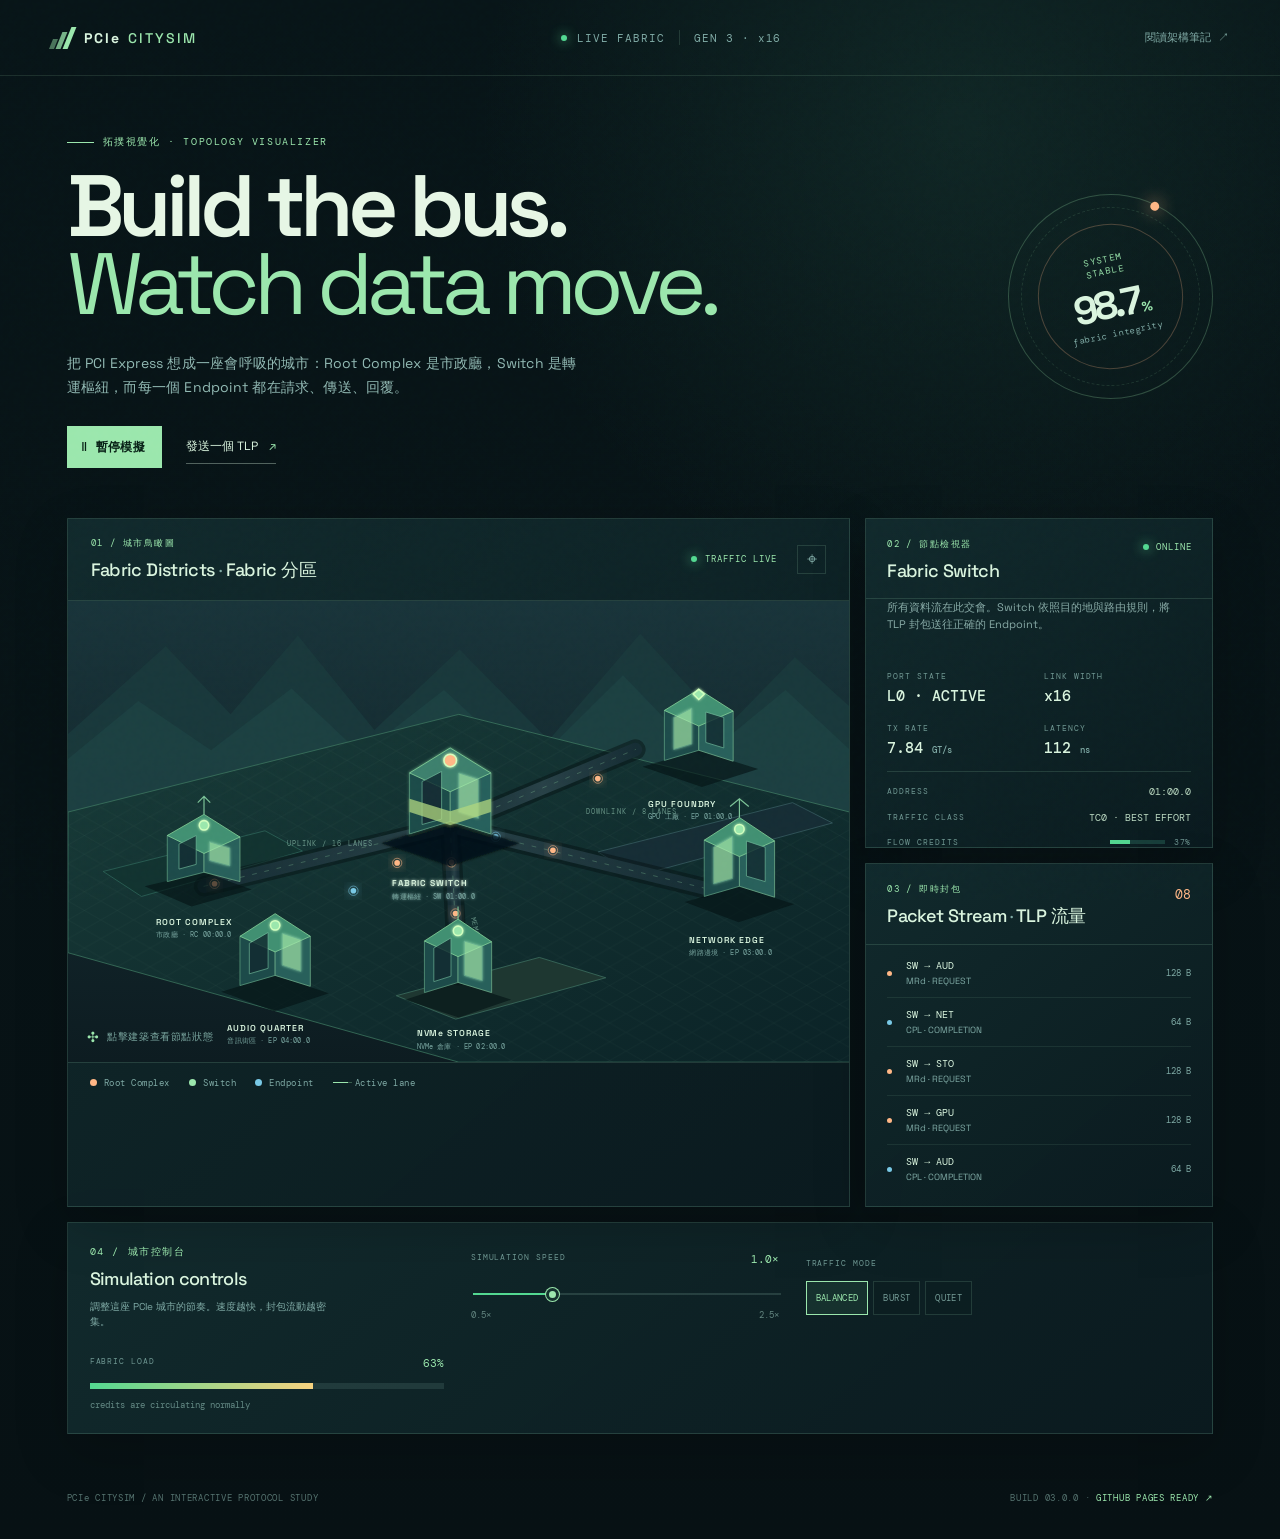
==== index.html @ f46341a9 "Add low-poly PCIe city simulation" ====
<!doctype html>
<html lang="zh-Hant">
<head>
  <meta charset="UTF-8" />
  <meta name="viewport" content="width=device-width, initial-scale=1.0" />
  <meta name="theme-color" content="#081217" />
  <meta name="description" content="PCIe CitySim — a low-poly interactive animation for exploring PCI Express topology." />
  <title>PCIe CitySim — Link in Motion</title>
  <link rel="preconnect" href="https://fonts.googleapis.com" />
  <link rel="preconnect" href="https://fonts.gstatic.com" crossorigin />
  <link href="https://fonts.googleapis.com/css2?family=DM+Mono:wght@400;500&family=Space+Grotesk:wght@400;500;600;700&display=swap" rel="stylesheet" />
  <link rel="stylesheet" href="styles.css" />
</head>
<body>
  <div class="page-shell">
    <header class="topbar">
      <a class="brand" href="#top" aria-label="PCIe CitySim home">
        <span class="brand-mark" aria-hidden="true"><i></i><i></i><i></i></span>
        <span>PCIe <b>CITYSIM</b></span>
      </a>
      <div class="topbar-meta">
        <span class="live-dot"></span>
        <span>LIVE FABRIC</span>
        <span class="divider"></span>
        <span class="mono">GEN 3 · x16</span>
      </div>
      <a class="source-link" href="knowledge_base/01_架構與拓撲.md">閱讀架構筆記 <span>↗</span></a>
    </header>

    <main id="top">
      <section class="intro-grid">
        <div class="intro-copy">
          <p class="eyebrow"><span class="eyebrow-line"></span>拓撲視覺化 · TOPOLOGY VISUALIZER</p>
          <h1>Build the bus.<br /><em>Watch data move.</em></h1>
          <p class="lede">把 PCI Express 想成一座會呼吸的城市：Root Complex 是市政廳，Switch 是轉運樞紐，而每一個 Endpoint 都在請求、傳送、回覆。</p>
          <div class="intro-actions">
            <button class="primary-btn" id="toggle-sim" type="button"><span class="play-icon">Ⅱ</span><span>暫停模擬</span></button>
            <button class="text-btn" id="pulse-btn" type="button">發送一個 TLP <span>↗</span></button>
          </div>
        </div>
        <div class="city-stamp" aria-label="Simulation status">
          <div class="stamp-orbit"></div>
          <span class="stamp-label">SYSTEM<br />STABLE</span>
          <strong>98.7<small>%</small></strong>
          <span class="stamp-foot">fabric integrity</span>
        </div>
      </section>

      <section class="simulation-layout" aria-label="PCIe city simulation">
        <div class="city-panel panel-surface">
          <div class="panel-heading">
            <div>
              <p class="section-kicker">01 / 城市鳥瞰圖</p>
              <h2>Fabric Districts <span>·</span> Fabric 分區</h2>
            </div>
            <div class="map-tools">
              <span class="map-live"><i></i> TRAFFIC LIVE</span>
              <button class="icon-btn" id="reset-view" type="button" aria-label="Reset view">⌖</button>
            </div>
          </div>
          <div class="city-map-wrap">
            <svg id="city-map" class="city-map" viewBox="0 0 1000 590" role="img" aria-labelledby="map-title map-desc">
              <title id="map-title">Interactive low-poly PCIe city</title>
              <desc id="map-desc">A root complex connects through a switch to GPU, storage, network, and audio endpoints.</desc>
              <defs>
                <linearGradient id="map-sky" x1="0" y1="0" x2="0" y2="1"><stop offset="0" stop-color="#19343a"/><stop offset="1" stop-color="#0d1c21"/></linearGradient>
                <linearGradient id="ground-gradient" x1="0" y1="0" x2="1" y2="1"><stop offset="0" stop-color="#183b38"/><stop offset="1" stop-color="#0b2327"/></linearGradient>
                <linearGradient id="road-gradient" x1="0" y1="0" x2="1" y2="0"><stop offset="0" stop-color="#162d34"/><stop offset=".5" stop-color="#284147"/><stop offset="1" stop-color="#162d34"/></linearGradient>
                <filter id="soft-glow" x="-100%" y="-100%" width="300%" height="300%"><feGaussianBlur stdDeviation="7" result="blur"/><feMerge><feMergeNode in="blur"/><feMergeNode in="SourceGraphic"/></feMerge></filter>
                <filter id="tiny-glow" x="-100%" y="-100%" width="300%" height="300%"><feGaussianBlur stdDeviation="2" result="blur"/><feMerge><feMergeNode in="blur"/><feMergeNode in="SourceGraphic"/></feMerge></filter>
                <pattern id="grid-pattern" width="42" height="24" patternUnits="userSpaceOnUse" patternTransform="skewY(0)"><path d="M42 0L0 24M0 0L42 24" fill="none" stroke="#8cc9a4" stroke-opacity=".07" stroke-width="1"/></pattern>
              </defs>
              <rect width="1000" height="590" fill="url(#map-sky)" />
              <path class="mountain mountain-a" d="M0 170L125 58 208 145 294 44 392 165 501 62 615 178 732 42 842 162 930 72 1000 135V280H0Z" />
              <path class="mountain mountain-b" d="M0 202L90 128 183 191 286 112 375 196 481 114 590 214 710 95 812 201 918 114 1000 190V300H0Z" />
              <path class="ground" d="M0 270L500 145 1000 270 1000 590 500 590 0 450Z" fill="url(#ground-gradient)" />
              <path class="ground-grid" d="M0 270L500 145 1000 270 1000 590 500 590 0 450Z" fill="url(#grid-pattern)" />
              <g class="city-zones" aria-hidden="true">
                <path d="M45 346L252 294 300 320 94 378Z" fill="#123330" stroke="#2d6559" stroke-width="1" />
                <path d="M678 321L927 258 978 284 727 352Z" fill="#162d35" stroke="#385b61" stroke-width="1" />
                <path d="M420 505L603 456 688 482 496 535Z" fill="#1e3731" stroke="#3e7060" stroke-width="1" />
              </g>
              <g class="road-network" aria-hidden="true">
                <path class="road-shadow" d="M174 365L489 288L813 367" />
                <path class="road-shadow" d="M489 288L499 479" />
                <path class="road-shadow" d="M489 288L726 190" />
                <path class="road-line" d="M174 365L489 288L813 367" />
                <path class="road-line" d="M489 288L499 479" />
                <path class="road-line" d="M489 288L726 190" />
                <path class="lane-mark" d="M174 365L489 288L813 367" />
                <path class="lane-mark" d="M489 288L499 479" />
                <path class="lane-mark" d="M489 288L726 190" />
              </g>
              <g class="route-labels" aria-hidden="true">
                <text x="280" y="313">UPLINK / 16 LANES</text>
                <text x="663" y="273">DOWNLINK / 8 LANES</text>
                <text x="515" y="405" transform="rotate(77 515 405)">MEMORY FABRIC</text>
              </g>
              <g id="packets" aria-hidden="true"></g>
              <g id="districts">
                <g class="district district-root" data-district="root" tabindex="0" role="button" aria-label="Root Complex 市政廳">
                  <path class="building-shadow" d="M98 365L174 347 235 369 158 391Z" />
                  <path class="building-side" d="M127 300L174 287 174 347 127 359Z" />
                  <path class="building-face" d="M174 287L220 302 220 359 174 347Z" />
                  <path class="building-top" d="M127 300L174 273 220 302 174 323Z" />
                  <path class="building-window" d="M142 311L164 300 164 337 142 343Z" /><path class="building-window light" d="M181 308L207 316 207 339 181 332Z" />
                  <path class="antenna" d="M174 273V250M166 258L174 250 182 258" />
                  <circle class="node-core" cx="174" cy="287" r="6" />
                  <text class="district-name" x="113" y="414">ROOT COMPLEX</text><text class="district-sub" x="113" y="430">市政廳 · RC 00:00.0</text>
                </g>
                <g class="district district-switch selected" data-district="switch" tabindex="0" role="button" aria-label="Fabric Switch 轉運樞紐">
                  <path class="building-shadow" d="M401 310L489 282 577 310 489 339Z" />
                  <path class="building-side" d="M437 220L489 204 489 282 437 298Z" /><path class="building-face" d="M489 204L541 220 541 298 489 282Z" /><path class="building-top" d="M437 220L489 188 541 220 489 244Z" />
                  <path class="building-window" d="M453 231L478 218 478 279 453 286Z" /><path class="building-window light" d="M500 220L525 228 525 278 500 270Z" />
                  <path class="switch-band" d="M437 253L489 269 541 253V270L489 287 437 270Z" /><circle class="node-core" cx="489" cy="204" r="8" />
                  <text class="district-name" x="415" y="365">FABRIC SWITCH</text><text class="district-sub" x="415" y="381">轉運樞紐 · SW 01:00.0</text>
                </g>
                <g class="district district-gpu" data-district="gpu" tabindex="0" role="button" aria-label="GPU Foundry GPU 工廠">
                  <path class="building-shadow" d="M735 212L807 191 883 215 811 238Z" /><path class="building-side" d="M763 140L807 127 807 191 763 204Z" /><path class="building-face" d="M807 127L851 141 851 205 807 191Z" /><path class="building-top" d="M763 140L807 113 851 141 807 160Z" /><path class="building-window light" d="M775 149L798 137 798 183 775 190Z" /><path class="building-window" d="M816 142L839 149 839 188 816 181Z" /><path class="node-core" d="M807 113L814 119 807 126 800 119Z" />
                  <text class="district-name" x="742" y="263">GPU FOUNDRY</text><text class="district-sub" x="742" y="279">GPU 工廠 · EP 01:00.0</text>
                </g>
                <g class="district district-storage" data-district="storage" tabindex="0" role="button" aria-label="NVMe Storage NVMe 倉庫">
                  <path class="building-shadow" d="M431 510L499 488 567 510 500 533Z" /><path class="building-side" d="M456 435L499 422 499 488 456 501Z" /><path class="building-face" d="M499 422L542 436 542 501 499 488Z" /><path class="building-top" d="M456 435L499 407 542 436 499 455Z" /><path class="building-window" d="M468 444L490 431 490 480 468 487Z" /><path class="building-window light" d="M507 435L530 442 530 486 507 479Z" /><path class="antenna" d="M499 407V391" /><circle class="node-core" cx="499" cy="422" r="6" />
                  <text class="district-name" x="446" y="557">NVMe STORAGE</text><text class="district-sub" x="446" y="573">NVMe 倉庫 · EP 02:00.0</text>
                </g>
                <g class="district district-network" data-district="network" tabindex="0" role="button" aria-label="Network Edge 網路邊境">
                  <path class="building-shadow" d="M789 385L859 365 929 388 858 411Z" /><path class="building-side" d="M814 306L859 292 859 365 814 378Z" /><path class="building-face" d="M859 292L904 307 904 379 859 365Z" /><path class="building-top" d="M814 306L859 277 904 307 859 327Z" /><path class="building-window light" d="M826 315L850 301 850 355 826 362Z" /><path class="building-window" d="M868 307L892 315 892 359 868 352Z" /><path class="antenna" d="M859 277V253M847 263L859 253 871 263" /><circle class="node-core" cx="859" cy="292" r="6" />
                  <text class="district-name" x="795" y="437">NETWORK EDGE</text><text class="district-sub" x="795" y="453">網路邊境 · EP 03:00.0</text>
                </g>
                <g class="district district-audio" data-district="audio" tabindex="0" role="button" aria-label="Audio Quarter 音訊街區">
                  <path class="building-shadow" d="M196 500L265 479 334 502 264 525Z" /><path class="building-side" d="M220 429L265 415 265 479 220 492Z" /><path class="building-face" d="M265 415L310 429 310 493 265 479Z" /><path class="building-top" d="M220 429L265 400 310 429 265 449Z" /><path class="building-window" d="M232 438L256 424 256 470 232 477Z" /><path class="building-window light" d="M274 425L298 433 298 474 274 466Z" /><circle class="node-core" cx="265" cy="415" r="6" />
                  <text class="district-name" x="204" y="550">AUDIO QUARTER</text><text class="district-sub" x="204" y="566">音訊街區 · EP 04:00.0</text>
                </g>
              </g>
            </svg>
            <div class="map-hint"><span class="mouse-icon">✣</span> 點擊建築查看節點狀態</div>
          </div>
          <div class="legend">
            <span><i class="legend-dot dot-root"></i>Root Complex</span><span><i class="legend-dot dot-switch"></i>Switch</span><span><i class="legend-dot dot-endpoint"></i>Endpoint</span><span><i class="legend-line"></i>Active lane</span>
          </div>
        </div>

        <aside class="inspector-column">
          <div class="inspector panel-surface" id="inspector">
            <div class="panel-heading compact"><div><p class="section-kicker">02 / 節點檢視器</p><h2 id="inspector-title">Fabric Switch</h2></div><span class="online-chip"><i></i>ONLINE</span></div>
            <p class="inspector-copy" id="inspector-copy">所有資料流在此交會。Switch 依照目的地與路由規則，將 TLP 封包送往正確的 Endpoint。</p>
            <div class="metric-grid">
              <div class="metric"><span>PORT STATE</span><strong id="port-state">L0 · ACTIVE</strong></div><div class="metric"><span>LINK WIDTH</span><strong id="link-width">x16</strong></div><div class="metric"><span>TX RATE</span><strong id="tx-rate">7.84 <small>GT/s</small></strong></div><div class="metric"><span>LATENCY</span><strong id="latency">112 <small>ns</small></strong></div>
            </div>
            <div class="inspector-divider"></div>
            <div class="inspector-row"><span>ADDRESS</span><b class="mono" id="address">01:00.0</b></div><div class="inspector-row"><span>TRAFFIC CLASS</span><b id="traffic-class">TC0 · BEST EFFORT</b></div><div class="inspector-row"><span>FLOW CREDITS</span><b class="credit-value"><i id="credit-fill"></i><span id="credits">86%</span></b></div>
          </div>
          <div class="activity panel-surface">
            <div class="panel-heading compact"><div><p class="section-kicker">03 / 即時封包</p><h2>Packet Stream <span>·</span> TLP 流量</h2></div><span class="packet-count mono" id="packet-count">08</span></div>
            <div class="packet-list" id="packet-list" aria-live="polite"></div>
          </div>
        </aside>
      </section>

      <section class="control-deck panel-surface">
        <div class="control-heading"><p class="section-kicker">04 / 城市控制台</p><h2>Simulation controls</h2><p>調整這座 PCIe 城市的節奏。速度越快，封包流動越密集。</p></div>
        <div class="control-group speed-control"><div class="control-label"><span>SIMULATION SPEED</span><b id="speed-label">1.0×</b></div><input id="speed-range" type="range" min="0.5" max="2.5" value="1" step="0.5" aria-label="Simulation speed" /><div class="range-labels"><span>0.5×</span><span>2.5×</span></div></div>
        <div class="control-group mode-control"><div class="control-label"><span>TRAFFIC MODE</span></div><div class="mode-buttons" role="group" aria-label="Traffic mode"><button class="mode-btn active" data-mode="balanced" type="button">BALANCED</button><button class="mode-btn" data-mode="burst" type="button">BURST</button><button class="mode-btn" data-mode="quiet" type="button">QUIET</button></div></div>
        <div class="control-group fabric-health"><div class="control-label"><span>FABRIC LOAD</span><b id="load-label">64%</b></div><div class="load-bar"><i id="load-fill"></i></div><small>credits are circulating normally</small></div>
      </section>
    </main>
    <footer class="footer"><span>PCIe CITYSIM / AN INTERACTIVE PROTOCOL STUDY</span><span class="mono">BUILD 03.0.0 · <a href="https://github.com/" target="_blank" rel="noreferrer">GITHUB PAGES READY ↗</a></span></footer>
  </div>
  <script src="app.js"></script>
</body>
</html>
---- styles.css ----
:root {
  --ink: #d9f4de;
  --muted: #7faaa5;
  --deep: #071114;
  --surface: rgba(14, 35, 39, .83);
  --surface-2: rgba(22, 47, 50, .7);
  --line: rgba(154, 218, 177, .16);
  --mint: #9be7ad;
  --mint-strong: #53d891;
  --peach: #ffb786;
  --yellow: #f6d27f;
  --blue: #79c9e6;
  --pink: #f69c98;
  --mono: 'DM Mono', monospace;
  --display: 'Space Grotesk', sans-serif;
}
* { box-sizing: border-box; }
html { scroll-behavior: smooth; }
body { margin: 0; color: var(--ink); background: var(--deep); font-family: var(--display); min-width: 320px; }
body::before { content: ''; position: fixed; inset: 0; pointer-events: none; z-index: 20; opacity: .09; background-image: url("data:image/svg+xml,%3Csvg viewBox='0 0 180 180' xmlns='http://www.w3.org/2000/svg'%3E%3Cfilter id='noise'%3E%3CfeTurbulence type='fractalNoise' baseFrequency='.9' numOctaves='3' stitchTiles='stitch'/%3E%3C/filter%3E%3Crect width='100%25' height='100%25' filter='url(%23noise)' opacity='.5'/%3E%3C/svg%3E"); mix-blend-mode: soft-light; }
button, input { font: inherit; }
button { cursor: pointer; }
a { color: inherit; }
.page-shell { overflow: hidden; background: radial-gradient(circle at 75% 8%, rgba(42, 94, 79, .24), transparent 30rem), linear-gradient(180deg, #081518 0%, #071114 100%); }
.topbar { height: 76px; padding: 0 clamp(22px, 4vw, 70px); display: flex; align-items: center; justify-content: space-between; border-bottom: 1px solid rgba(172, 233, 186, .12); position: relative; z-index: 2; }
.brand { display: flex; gap: 12px; align-items: center; text-decoration: none; font-size: 14px; letter-spacing: .15em; font-weight: 700; color: var(--ink); }
.brand b { color: var(--mint); font-weight: 500; }
.brand-mark { display: inline-flex; align-items: flex-end; gap: 3px; width: 21px; height: 22px; }
.brand-mark i { display: block; width: 5px; background: var(--mint); transform: skew(-22deg); }
.brand-mark i:nth-child(1) { height: 10px; opacity: .45; }.brand-mark i:nth-child(2) { height: 17px; opacity: .75; }.brand-mark i:nth-child(3) { height: 22px; }
.topbar-meta { color: var(--muted); font: 11px var(--mono); letter-spacing: .09em; display: flex; align-items: center; gap: 10px; }
.live-dot, .map-live i, .online-chip i { width: 6px; height: 6px; border-radius: 50%; background: var(--mint-strong); box-shadow: 0 0 12px var(--mint-strong); display: inline-block; animation: blink 1.8s ease-in-out infinite; }
.divider { height: 15px; width: 1px; background: var(--line); margin: 0 4px; }
.source-link { font: 11px var(--mono); color: var(--muted); text-decoration: none; border-bottom: 1px solid transparent; transition: color .2s, border-color .2s; }.source-link:hover { color: var(--mint); border-color: var(--mint); }
main { max-width: 1440px; margin: 0 auto; padding: 0 clamp(22px, 5.2vw, 86px) 38px; }
.intro-grid { min-height: 365px; display: grid; grid-template-columns: 1fr 250px; align-items: center; gap: 40px; position: relative; }
.intro-copy { padding: 59px 0 50px; position: relative; z-index: 1; }.eyebrow, .section-kicker { margin: 0 0 18px; font: 10px var(--mono); letter-spacing: .16em; color: var(--mint); }.eyebrow { display: flex; align-items: center; gap: 9px; }.eyebrow-line { display: inline-block; width: 27px; height: 1px; background: var(--mint); }
h1 { margin: 0; font-size: clamp(49px, 6.8vw, 93px); line-height: .9; letter-spacing: -.07em; font-weight: 600; color: #e6f6e5; }.intro-copy h1 em { color: var(--mint); font-style: normal; font-weight: 400; }
.lede { max-width: 510px; margin: 27px 0 0; color: #91b9b3; font-size: 14px; line-height: 1.75; letter-spacing: .015em; }.intro-actions { display: flex; align-items: center; gap: 24px; margin-top: 26px; }
.primary-btn { border: 1px solid var(--mint); color: #082016; background: var(--mint); padding: 11px 16px 11px 13px; font-size: 12px; letter-spacing: .02em; font-weight: 700; transition: transform .2s, box-shadow .2s, background .2s; }.primary-btn:hover { transform: translateY(-2px); box-shadow: 0 9px 24px rgba(83, 216, 145, .2); background: #b6f3c0; }.play-icon { display: inline-block; margin-right: 9px; font: 13px var(--mono); }
.text-btn { border: 0; padding: 8px 0; color: var(--ink); background: transparent; font-size: 12px; border-bottom: 1px solid rgba(217, 244, 222, .35); }.text-btn span { color: var(--mint); margin-left: 8px; }.text-btn:hover { color: var(--mint); }
.city-stamp { justify-self: end; width: 205px; height: 205px; border: 1px solid rgba(155, 231, 173, .25); border-radius: 50%; display: flex; flex-direction: column; align-items: center; justify-content: center; position: relative; transform: rotate(-12deg); }.city-stamp::before, .city-stamp::after { content: ''; position: absolute; border-radius: 50%; border: 1px solid rgba(155, 231, 173, .13); }.city-stamp::before { inset: 12px; border-style: dashed; }.city-stamp::after { inset: 29px; border-color: rgba(255, 183, 134, .26); }.stamp-orbit { position: absolute; width: 9px; height: 9px; background: var(--peach); border-radius: 50%; top: 18px; right: 35px; box-shadow: 0 0 17px var(--peach); }.stamp-label, .stamp-foot { font: 9px var(--mono); letter-spacing: .17em; text-align: center; color: var(--mint); line-height: 1.4; }.city-stamp strong { font-size: 39px; line-height: 1; letter-spacing: -.08em; margin: 7px 0 4px; }.city-stamp strong small { font-size: 14px; color: var(--mint); letter-spacing: 0; }.stamp-foot { color: var(--muted); letter-spacing: .08em; }
.panel-surface { border: 1px solid var(--line); background: linear-gradient(140deg, rgba(18, 44, 47, .9), rgba(10, 27, 31, .92)); box-shadow: 0 19px 50px rgba(0, 0, 0, .19); }
.simulation-layout { display: grid; grid-template-columns: minmax(0, 1.62fr) minmax(290px, .72fr); gap: 15px; }.city-panel { min-width: 0; }.panel-heading { min-height: 79px; display: flex; justify-content: space-between; align-items: center; padding: 18px 23px; border-bottom: 1px solid var(--line); }.panel-heading.compact { min-height: auto; padding: 19px 21px 16px; align-items: flex-start; }.panel-heading h2, .control-heading h2 { font-size: 18px; font-weight: 500; margin: 0; letter-spacing: -.035em; }.panel-heading h2 span { color: var(--muted); font-weight: 400; }.panel-heading .section-kicker { margin-bottom: 8px; font-size: 9px; }.map-tools { display: flex; align-items: center; gap: 20px; }.map-live { font: 9px var(--mono); letter-spacing: .11em; color: var(--mint); display: flex; align-items: center; gap: 8px; }.icon-btn { background: transparent; color: var(--muted); border: 1px solid var(--line); height: 29px; width: 29px; font-size: 18px; line-height: 1; transition: .2s; }.icon-btn:hover { color: var(--mint); border-color: var(--mint); transform: rotate(45deg); }
.city-map-wrap { position: relative; overflow: hidden; background: #102a2d; }.city-map { display: block; width: 100%; height: auto; min-height: 450px; }.mountain { fill: #1a3a3c; opacity: .85; }.mountain-b { fill: #21494a; opacity: .45; }.ground { stroke: #3d775f; stroke-width: 1; }.ground-grid { opacity: .7; }.road-network path { fill: none; stroke-linecap: round; }.road-shadow { stroke: #061315; stroke-width: 26; opacity: .5; }.road-line { stroke: url(#road-gradient); stroke-width: 17; }.lane-mark { stroke: #7dbf93; stroke-width: 1; stroke-dasharray: 5 11; opacity: .42; }.route-labels text { fill: #81b2a0; font: 9px var(--mono); letter-spacing: .15em; opacity: .75; }.map-hint { position: absolute; bottom: 16px; left: 19px; color: #7aa69f; font: 10px var(--mono); letter-spacing: .06em; display: flex; gap: 8px; align-items: center; }.mouse-icon { color: var(--mint); font-size: 14px; }
.district { cursor: pointer; outline: none; transition: filter .25s; }.district:hover, .district:focus, .district.selected { filter: url(#tiny-glow); }.district.selected .building-top, .district:focus .building-top { fill: #3d806d; }.district.selected .node-core { fill: var(--peach); }.building-shadow { fill: #061416; opacity: .66; }.building-side { fill: #1d4b4a; stroke: #5c9b7e; stroke-width: 1; }.building-face { fill: #28605b; stroke: #6fae8a; stroke-width: 1; }.building-top { fill: #419072; stroke: #88d59a; stroke-width: 1; transition: fill .25s; }.building-window { fill: #112a30; stroke: #72bc9b; stroke-width: 1; opacity: .82; }.building-window.light { fill: #a4e7a8; opacity: .68; filter: url(#tiny-glow); }.antenna { fill: none; stroke: #7cc398; stroke-width: 1.5; }.node-core { fill: var(--mint); stroke: #d2ffbf; stroke-width: 2; filter: url(#tiny-glow); }.switch-band { fill: #b0d77f; opacity: .75; }.district-name { fill: #d9f4de; font: 600 11px var(--display); letter-spacing: .11em; }.district-sub { fill: #79a6a0; font: 9px var(--mono); letter-spacing: .02em; }.packet { fill: var(--peach); filter: url(#soft-glow); }.packet.reply { fill: var(--blue); }.packet.burst { fill: var(--yellow); }.packet-ring { fill: none; stroke: var(--peach); stroke-width: 1; opacity: .7; animation: packet-ping 1.2s ease-out infinite; }.packet-ring.reply { stroke: var(--blue); }
.legend { display: flex; flex-wrap: wrap; gap: 19px; align-items: center; padding: 14px 22px; border-top: 1px solid var(--line); font: 9px var(--mono); letter-spacing: .06em; color: var(--muted); }.legend > span { display: inline-flex; gap: 7px; align-items: center; }.legend-dot { width: 7px; height: 7px; border-radius: 50%; display: inline-block; }.dot-root { background: var(--peach); }.dot-switch { background: var(--mint); }.dot-endpoint { background: var(--blue); }.legend-line { width: 15px; height: 1px; background: var(--mint); display: inline-block; box-shadow: 4px 0 0 rgba(155, 231, 173, .3); }
.inspector-column { display: flex; flex-direction: column; gap: 15px; min-width: 0; }.inspector { min-height: 324px; }.online-chip { font: 9px var(--mono); color: var(--mint); letter-spacing: .1em; display: flex; align-items: center; gap: 7px; padding-top: 3px; }.inspector-copy { margin: 0; padding: 0 21px; color: #87aaa6; line-height: 1.55; font-size: 11px; min-height: 54px; }.metric-grid { padding: 18px 21px 13px; display: grid; grid-template-columns: 1fr 1fr; gap: 17px 9px; }.metric span, .inspector-row span, .control-label span { display: block; color: #6e9691; font: 8px var(--mono); letter-spacing: .12em; }.metric strong { display: block; color: var(--ink); font: 500 15px var(--mono); margin-top: 5px; }.metric strong small { color: var(--muted); font-size: 9px; }.inspector-divider { height: 1px; background: var(--line); margin: 0 21px; }.inspector-row { display: flex; justify-content: space-between; align-items: center; margin: 13px 21px 0; }.inspector-row b { font: 10px var(--mono); color: #bad9c1; font-weight: 400; }.mono { font-family: var(--mono); }.credit-value { display: flex; gap: 9px; align-items: center; }.credit-value i { display: block; width: 55px; height: 4px; background: linear-gradient(90deg, var(--mint-strong) 86%, #183e3a 86%); }
.activity { flex: 1; min-height: 264px; }.packet-count { color: var(--peach); font: 13px var(--mono); padding-top: 3px; }.packet-list { padding: 4px 21px 13px; }.packet-row { display: grid; grid-template-columns: 10px 1fr auto; gap: 9px; align-items: center; padding: 10px 0; border-bottom: 1px solid rgba(154, 218, 177, .1); animation: row-in .35s both; }.packet-row:last-child { border: 0; }.packet-status { height: 5px; width: 5px; background: var(--peach); border-radius: 50%; }.packet-status.reply { background: var(--blue); }.packet-text { min-width: 0; }.packet-text b { font: 10px var(--mono); color: var(--ink); display: block; }.packet-text small { color: var(--muted); font-size: 9px; display: block; margin-top: 3px; }.packet-size { color: var(--muted); font: 9px var(--mono); }
.control-deck { margin-top: 15px; padding: 22px; display: grid; grid-template-columns: 1.15fr 1fr 1.25fr; gap: 27px; align-items: center; }.control-heading .section-kicker { margin-bottom: 8px; }.control-heading p:last-child { color: var(--muted); font-size: 10px; line-height: 1.5; margin: 9px 0 0; max-width: 250px; }.control-label { display: flex; justify-content: space-between; margin-bottom: 13px; }.control-label b { font: 11px var(--mono); color: var(--mint); }.speed-control input { appearance: none; width: 100%; height: 2px; background: linear-gradient(90deg, var(--mint-strong) 25%, rgba(128, 173, 160, .22) 25%); outline: none; cursor: pointer; }.speed-control input::-webkit-slider-thumb { appearance: none; width: 13px; height: 13px; border-radius: 50%; background: var(--mint); border: 3px solid #14332e; box-shadow: 0 0 0 1px var(--mint); }.speed-control input::-moz-range-thumb { width: 9px; height: 9px; border-radius: 50%; background: var(--mint); border: 3px solid #14332e; box-shadow: 0 0 0 1px var(--mint); }.range-labels { display: flex; justify-content: space-between; font: 9px var(--mono); color: #638680; margin-top: 9px; }.mode-buttons { display: flex; gap: 5px; }.mode-btn { border: 1px solid var(--line); background: rgba(12, 30, 33, .8); color: #749b96; font: 9px var(--mono); letter-spacing: .04em; padding: 10px 9px; transition: .2s; }.mode-btn:hover, .mode-btn.active { border-color: var(--mint); color: var(--mint); background: rgba(49, 100, 77, .25); }.load-bar { height: 6px; background: rgba(126, 171, 158, .17); position: relative; }.load-bar i { display: block; height: 100%; width: 64%; background: linear-gradient(90deg, var(--mint-strong), var(--yellow)); transition: width .5s ease; }.fabric-health small { display: block; color: #648a85; font: 9px var(--mono); margin-top: 10px; }.footer { max-width: 1440px; padding: 20px clamp(22px, 5.2vw, 86px) 35px; margin: auto; display: flex; justify-content: space-between; color: #55736f; font: 9px var(--mono); letter-spacing: .08em; }.footer a { color: var(--mint); text-decoration: none; }
@keyframes blink { 0%, 100% { opacity: .45; transform: scale(.8); } 50% { opacity: 1; transform: scale(1.1); } }@keyframes packet-ping { from { transform: scale(.8); opacity: .9; } to { transform: scale(2.5); opacity: 0; } }@keyframes row-in { from { opacity: 0; transform: translateY(5px); } to { opacity: 1; transform: none; } }
@media (max-width: 1060px) { .simulation-layout { grid-template-columns: 1fr; }.inspector-column { display: grid; grid-template-columns: 1fr 1fr; }.control-deck { grid-template-columns: 1fr 1fr; }.control-heading { grid-column: span 2; } }
@media (max-width: 700px) { .topbar { height: 64px; }.topbar-meta { display: none; }.source-link { font-size: 9px; }.intro-grid { min-height: 0; display: block; }.intro-copy { padding: 58px 0 32px; }.city-stamp { width: 136px; height: 136px; position: absolute; top: 38px; right: -20px; opacity: .6; transform: rotate(-12deg) scale(.8); }.stamp-label, .stamp-foot { font-size: 7px; }.city-stamp strong { font-size: 29px; }.lede { max-width: 82%; }.intro-actions { gap: 16px; }.city-map { min-height: 0; }.map-hint { font-size: 8px; }.inspector-column { display: flex; }.control-deck { display: block; }.control-group { margin-top: 26px; }.control-heading { margin-bottom: 26px; }.footer { display: block; line-height: 2; }.footer span { display: block; }.panel-heading { padding-left: 16px; padding-right: 16px; }.legend { padding-left: 16px; padding-right: 16px; gap: 10px; } }
@media (prefers-reduced-motion: reduce) { *, *::before, *::after { animation-duration: .001ms !important; animation-iteration-count: 1 !important; scroll-behavior: auto !important; transition-duration: .001ms !important; } }
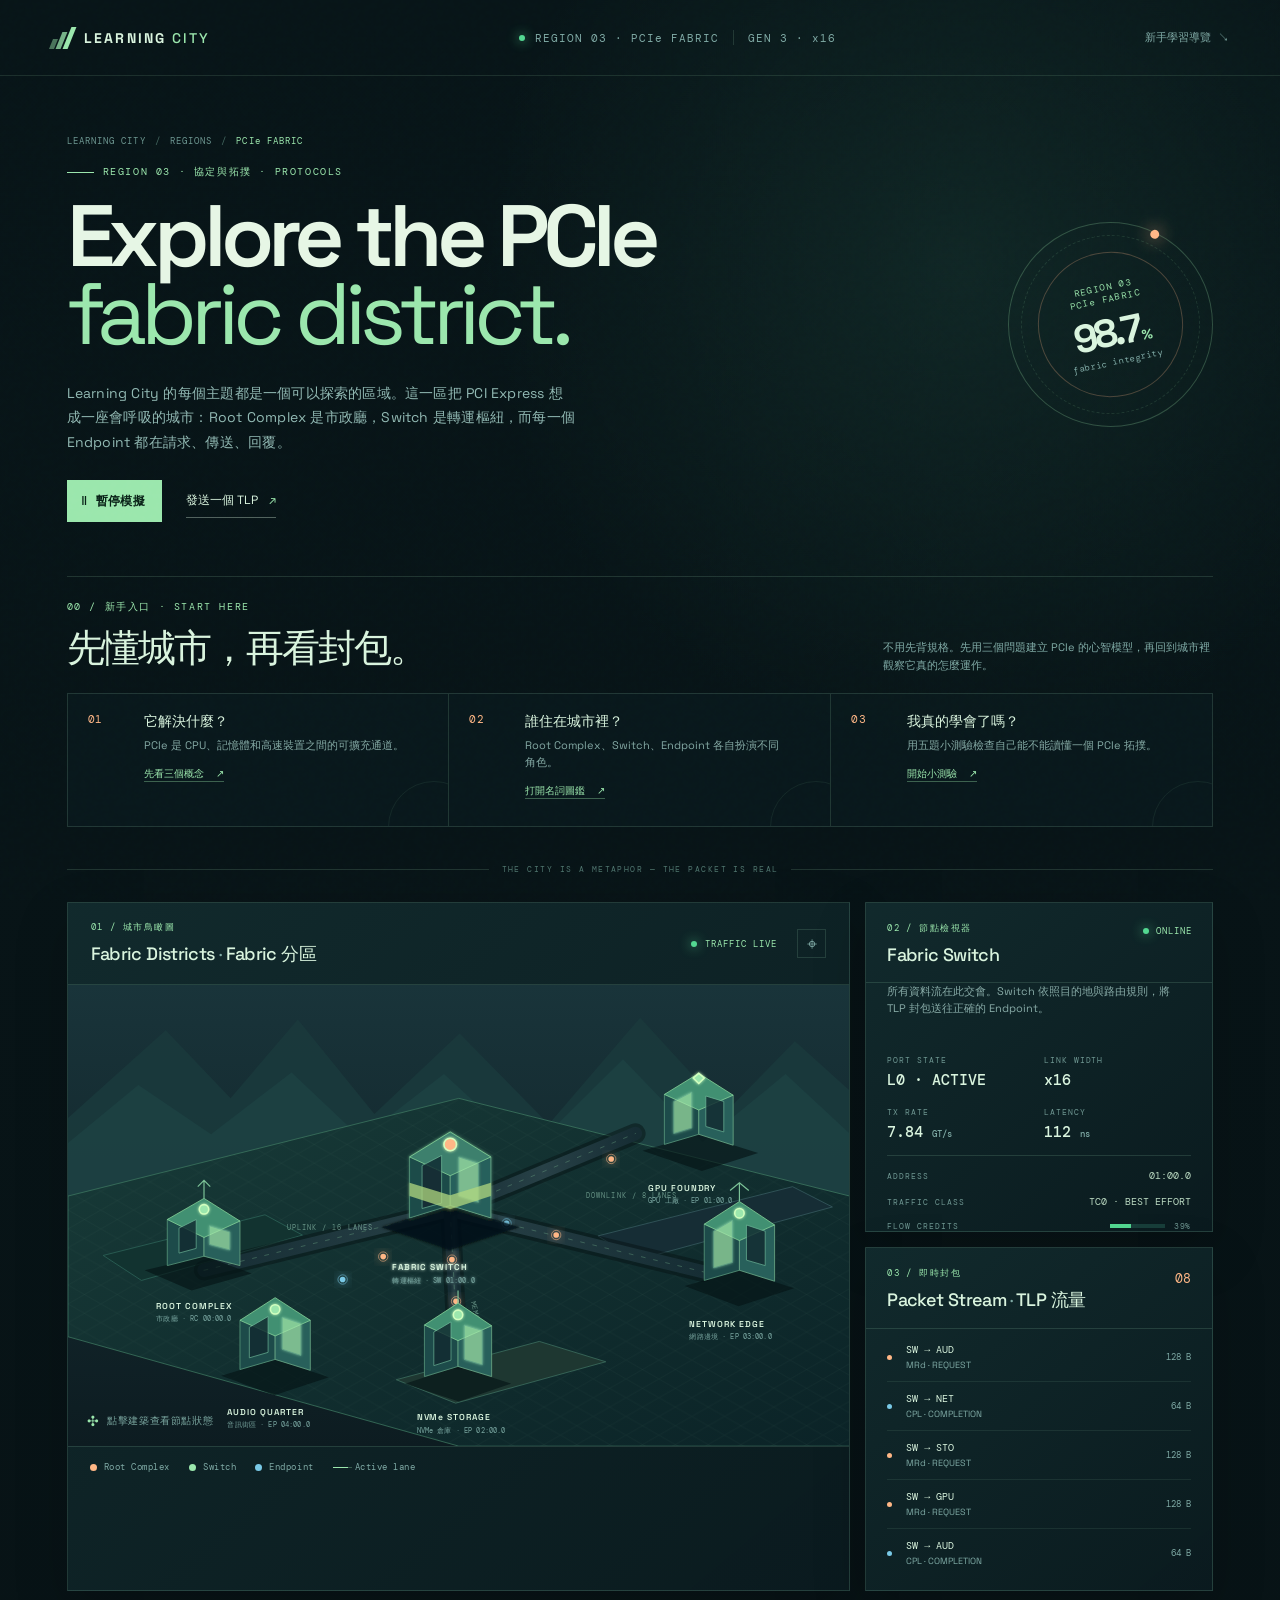
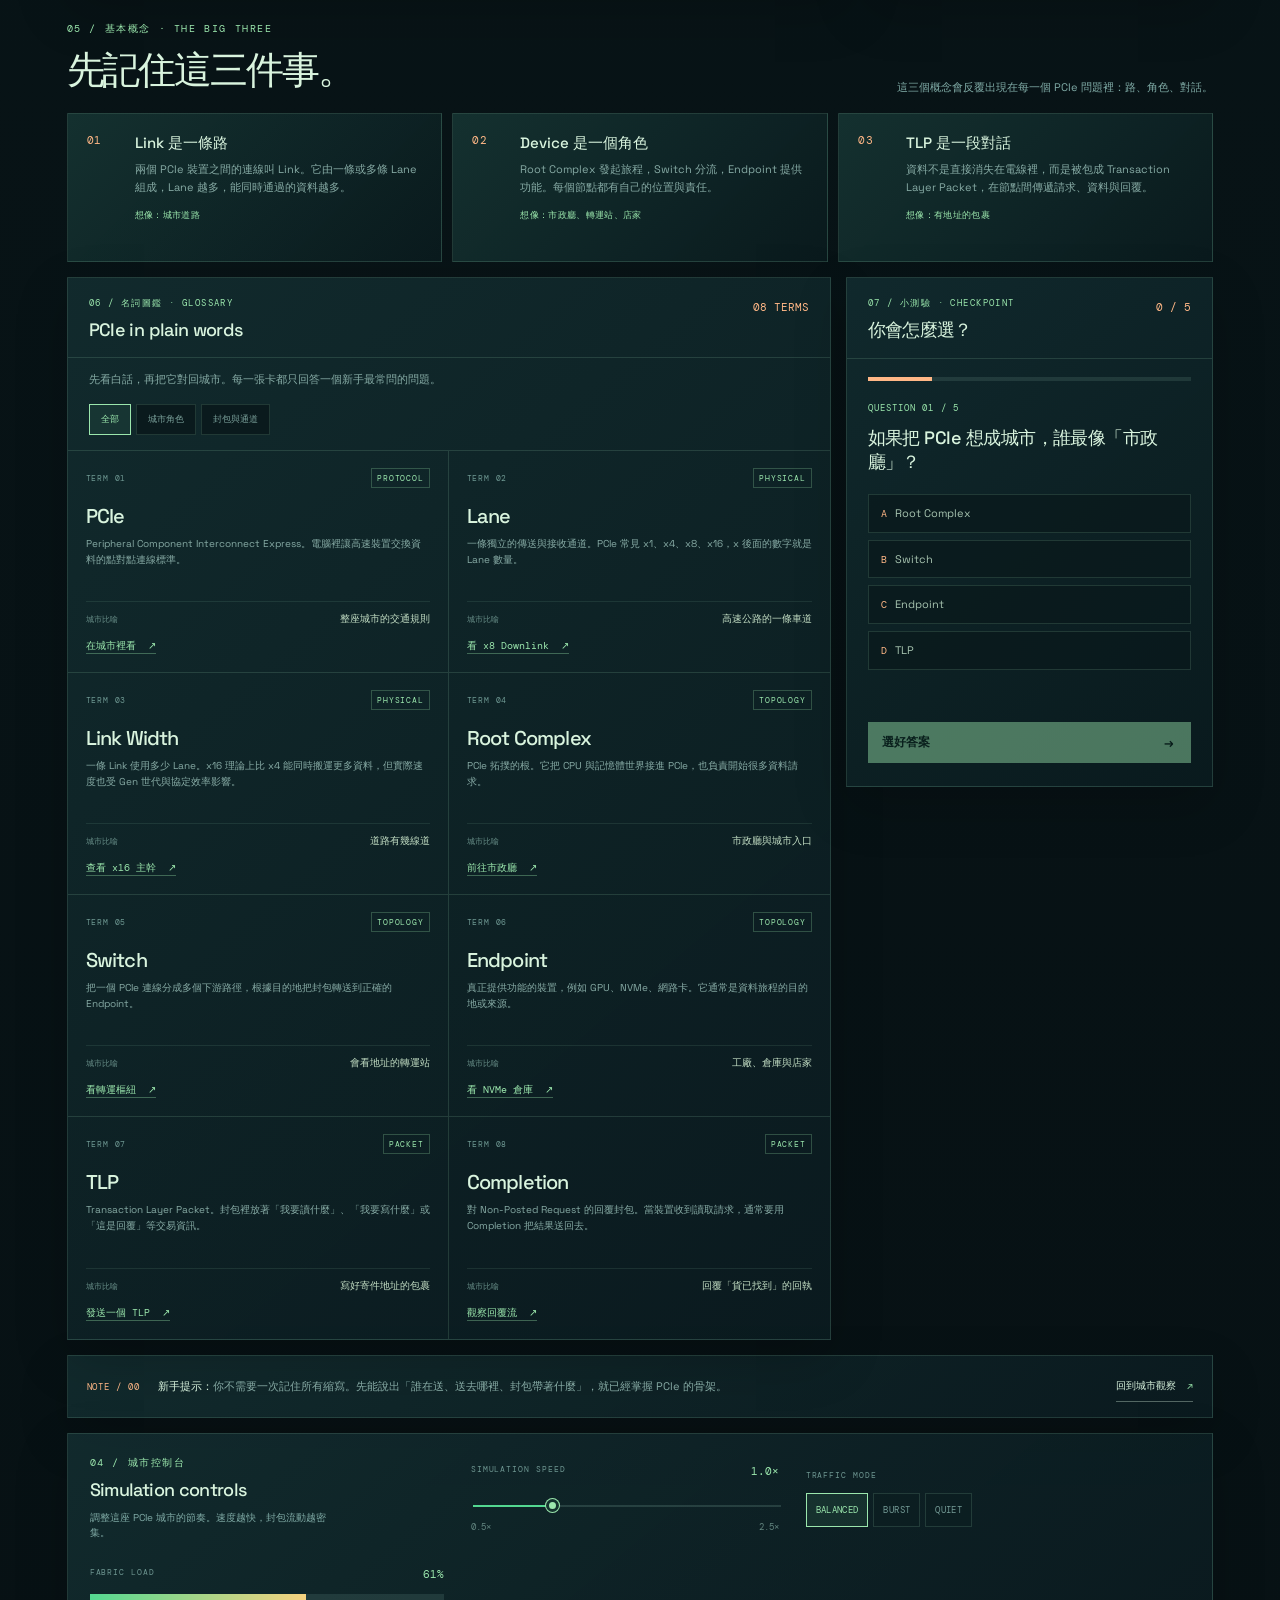
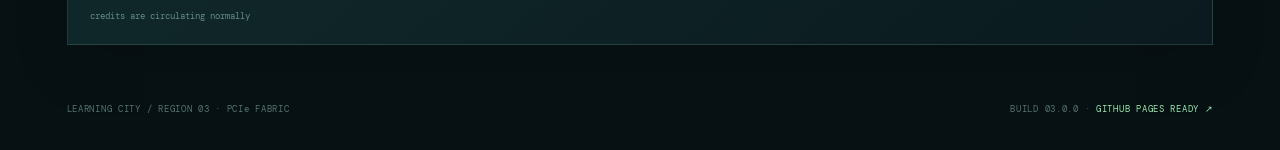
==== commit a472b921: "Frame PCIe as a Learning City region" ====
--- a/index.html
+++ b/index.html
@@ -4,8 +4,8 @@
   <meta charset="UTF-8" />
   <meta name="viewport" content="width=device-width, initial-scale=1.0" />
   <meta name="theme-color" content="#081217" />
-  <meta name="description" content="PCIe CitySim — a low-poly interactive animation for exploring PCI Express topology." />
-  <title>PCIe CitySim — Link in Motion</title>
+  <meta name="description" content="Learning City — PCIe Fabric Region, a beginner-friendly interactive guide to PCI Express topology." />
+  <title>Learning City / PCIe Fabric Region</title>
   <link rel="preconnect" href="https://fonts.googleapis.com" />
   <link rel="preconnect" href="https://fonts.gstatic.com" crossorigin />
   <link href="https://fonts.googleapis.com/css2?family=DM+Mono:wght@400;500&family=Space+Grotesk:wght@400;500;600;700&display=swap" rel="stylesheet" />
@@ -14,39 +14,66 @@
 <body>
   <div class="page-shell">
     <header class="topbar">
-      <a class="brand" href="#top" aria-label="PCIe CitySim home">
+      <a class="brand" href="#top" aria-label="Learning City PCIe Fabric Region home">
         <span class="brand-mark" aria-hidden="true"><i></i><i></i><i></i></span>
-        <span>PCIe <b>CITYSIM</b></span>
+        <span>LEARNING <b>CITY</b></span>
       </a>
       <div class="topbar-meta">
         <span class="live-dot"></span>
-        <span>LIVE FABRIC</span>
+        <span>REGION 03 · PCIe FABRIC</span>
         <span class="divider"></span>
         <span class="mono">GEN 3 · x16</span>
       </div>
-      <a class="source-link" href="knowledge_base/01_架構與拓撲.md">閱讀架構筆記 <span>↗</span></a>
+      <a class="source-link" href="#learning">新手學習導覽 <span>↘</span></a>
     </header>
 
     <main id="top">
       <section class="intro-grid">
         <div class="intro-copy">
-          <p class="eyebrow"><span class="eyebrow-line"></span>拓撲視覺化 · TOPOLOGY VISUALIZER</p>
-          <h1>Build the bus.<br /><em>Watch data move.</em></h1>
-          <p class="lede">把 PCI Express 想成一座會呼吸的城市：Root Complex 是市政廳，Switch 是轉運樞紐，而每一個 Endpoint 都在請求、傳送、回覆。</p>
+          <div class="region-breadcrumb"><span>LEARNING CITY</span><b>/</b><span>REGIONS</span><b>/</b><strong>PCIe FABRIC</strong></div>
+          <p class="eyebrow"><span class="eyebrow-line"></span>REGION 03 · 協定與拓撲 · PROTOCOLS</p>
+          <h1>Explore the PCIe<br /><em>fabric district.</em></h1>
+          <p class="lede">Learning City 的每個主題都是一個可以探索的區域。這一區把 PCI Express 想成一座會呼吸的城市：Root Complex 是市政廳，Switch 是轉運樞紐，而每一個 Endpoint 都在請求、傳送、回覆。</p>
           <div class="intro-actions">
             <button class="primary-btn" id="toggle-sim" type="button"><span class="play-icon">Ⅱ</span><span>暫停模擬</span></button>
             <button class="text-btn" id="pulse-btn" type="button">發送一個 TLP <span>↗</span></button>
           </div>
         </div>
-        <div class="city-stamp" aria-label="Simulation status">
+        <div class="city-stamp" aria-label="Learning City PCIe region status">
           <div class="stamp-orbit"></div>
-          <span class="stamp-label">SYSTEM<br />STABLE</span>
+          <span class="stamp-label">REGION 03<br />PCIe FABRIC</span>
           <strong>98.7<small>%</small></strong>
           <span class="stamp-foot">fabric integrity</span>
         </div>
       </section>
-
-      <section class="simulation-layout" aria-label="PCIe city simulation">
+      <section class="learning-journey" id="learning" aria-labelledby="journey-title">
+        <div class="learning-heading">
+          <div>
+            <p class="section-kicker">00 / 新手入口 · START HERE</p>
+            <h2 id="journey-title">先懂城市，再看封包。</h2>
+          </div>
+          <p>不用先背規格。先用三個問題建立 PCIe 的心智模型，再回到城市裡觀察它真的怎麼運作。</p>
+        </div>
+        <div class="journey-track">
+          <article class="journey-card">
+            <span class="journey-number">01</span>
+            <div><h3>它解決什麼？</h3><p>PCIe 是 CPU、記憶體和高速裝置之間的可擴充通道。</p><button class="mini-link lesson-jump" data-target="concepts" type="button">先看三個概念 <span>↗</span></button></div>
+          </article>
+          <article class="journey-card">
+            <span class="journey-number">02</span>
+            <div><h3>誰住在城市裡？</h3><p>Root Complex、Switch、Endpoint 各自扮演不同角色。</p><button class="mini-link lesson-jump" data-target="glossary" type="button">打開名詞圖鑑 <span>↗</span></button></div>
+          </article>
+          <article class="journey-card">
+            <span class="journey-number">03</span>
+            <div><h3>我真的學會了嗎？</h3><p>用五題小測驗檢查自己能不能讀懂一個 PCIe 拓撲。</p><button class="mini-link lesson-jump" data-target="quiz" type="button">開始小測驗 <span>↗</span></button></div>
+          </article>
+        </div>
+      </section>
+
+      <div class="section-rule" aria-hidden="true"><span>THE CITY IS A METAPHOR — THE PACKET IS REAL</span></div>
+
+      <section class="simulation-layout" id="simulation" aria-label="PCIe city simulation">
+
         <div class="city-panel panel-surface">
           <div class="panel-heading">
             <div>
@@ -157,6 +184,92 @@
         </aside>
       </section>
 
+      <section class="learning-lab" id="concepts" aria-labelledby="concept-title">
+        <div class="learning-heading lab-heading">
+          <div>
+            <p class="section-kicker">05 / 基本概念 · THE BIG THREE</p>
+            <h2 id="concept-title">先記住這三件事。</h2>
+          </div>
+          <p>這三個概念會反覆出現在每一個 PCIe 問題裡：路、角色、對話。</p>
+        </div>
+        <div class="concept-strip">
+          <article class="concept-card">
+            <span class="concept-glyph">01</span>
+            <div><h3>Link 是一條路</h3><p>兩個 PCIe 裝置之間的連線叫 Link。它由一條或多條 Lane 組成，Lane 越多，能同時通過的資料越多。</p><b>想像：城市道路</b></div>
+          </article>
+          <article class="concept-card">
+            <span class="concept-glyph">02</span>
+            <div><h3>Device 是一個角色</h3><p>Root Complex 發起旅程，Switch 分流，Endpoint 提供功能。每個節點都有自己的位置與責任。</p><b>想像：市政廳、轉運站、店家</b></div>
+          </article>
+          <article class="concept-card">
+            <span class="concept-glyph">03</span>
+            <div><h3>TLP 是一段對話</h3><p>資料不是直接消失在電線裡，而是被包成 Transaction Layer Packet，在節點間傳遞請求、資料與回覆。</p><b>想像：有地址的包裹</b></div>
+          </article>
+        </div>
+      </section>
+
+      <section class="learning-grid" id="glossary" aria-label="PCIe beginner glossary and quiz">
+        <div class="glossary-panel panel-surface">
+          <div class="panel-heading compact">
+            <div><p class="section-kicker">06 / 名詞圖鑑 · GLOSSARY</p><h2>PCIe in plain words</h2></div>
+            <span class="term-total mono">08 TERMS</span>
+          </div>
+          <div class="glossary-intro"><p>先看白話，再把它對回城市。每一張卡都只回答一個新手最常問的問題。</p></div>
+          <div class="term-filters" role="group" aria-label="Filter glossary terms">
+            <button class="term-filter active" data-filter="all" type="button">全部</button>
+            <button class="term-filter" data-filter="topology" type="button">城市角色</button>
+            <button class="term-filter" data-filter="transport" type="button">封包與通道</button>
+          </div>
+          <div class="term-grid" id="term-grid">
+            <article class="term-card" data-category="transport">
+              <div class="term-card-top"><span class="term-code">TERM 01</span><span class="term-chip">PROTOCOL</span></div><h3>PCIe</h3><p>Peripheral Component Interconnect Express。電腦裡讓高速裝置交換資料的點對點連線標準。</p><div class="term-analogy"><span>城市比喻</span><b>整座城市的交通規則</b></div><button class="term-jump" data-node="switch" type="button">在城市裡看 <span>↗</span></button>
+            </article>
+            <article class="term-card" data-category="transport">
+              <div class="term-card-top"><span class="term-code">TERM 02</span><span class="term-chip">PHYSICAL</span></div><h3>Lane</h3><p>一條獨立的傳送與接收通道。PCIe 常見 x1、x4、x8、x16，x 後面的數字就是 Lane 數量。</p><div class="term-analogy"><span>城市比喻</span><b>高速公路的一條車道</b></div><button class="term-jump" data-node="gpu" type="button">看 x8 Downlink <span>↗</span></button>
+            </article>
+            <article class="term-card" data-category="transport">
+              <div class="term-card-top"><span class="term-code">TERM 03</span><span class="term-chip">PHYSICAL</span></div><h3>Link Width</h3><p>一條 Link 使用多少 Lane。x16 理論上比 x4 能同時搬運更多資料，但實際速度也受 Gen 世代與協定效率影響。</p><div class="term-analogy"><span>城市比喻</span><b>道路有幾線道</b></div><button class="term-jump" data-node="switch" type="button">查看 x16 主幹 <span>↗</span></button>
+            </article>
+            <article class="term-card" data-category="topology">
+              <div class="term-card-top"><span class="term-code">TERM 04</span><span class="term-chip">TOPOLOGY</span></div><h3>Root Complex</h3><p>PCIe 拓撲的根。它把 CPU 與記憶體世界接進 PCIe，也負責開始很多資料請求。</p><div class="term-analogy"><span>城市比喻</span><b>市政廳與城市入口</b></div><button class="term-jump" data-node="root" type="button">前往市政廳 <span>↗</span></button>
+            </article>
+            <article class="term-card" data-category="topology">
+              <div class="term-card-top"><span class="term-code">TERM 05</span><span class="term-chip">TOPOLOGY</span></div><h3>Switch</h3><p>把一個 PCIe 連線分成多個下游路徑，根據目的地把封包轉送到正確的 Endpoint。</p><div class="term-analogy"><span>城市比喻</span><b>會看地址的轉運站</b></div><button class="term-jump" data-node="switch" type="button">看轉運樞紐 <span>↗</span></button>
+            </article>
+            <article class="term-card" data-category="topology">
+              <div class="term-card-top"><span class="term-code">TERM 06</span><span class="term-chip">TOPOLOGY</span></div><h3>Endpoint</h3><p>真正提供功能的裝置，例如 GPU、NVMe、網路卡。它通常是資料旅程的目的地或來源。</p><div class="term-analogy"><span>城市比喻</span><b>工廠、倉庫與店家</b></div><button class="term-jump" data-node="storage" type="button">看 NVMe 倉庫 <span>↗</span></button>
+            </article>
+            <article class="term-card" data-category="transport">
+              <div class="term-card-top"><span class="term-code">TERM 07</span><span class="term-chip">PACKET</span></div><h3>TLP</h3><p>Transaction Layer Packet。封包裡放著「我要讀什麼」、「我要寫什麼」或「這是回覆」等交易資訊。</p><div class="term-analogy"><span>城市比喻</span><b>寫好寄件地址的包裹</b></div><button class="term-jump" data-node="gpu" type="button">發送一個 TLP <span>↗</span></button>
+            </article>
+            <article class="term-card" data-category="transport">
+              <div class="term-card-top"><span class="term-code">TERM 08</span><span class="term-chip">PACKET</span></div><h3>Completion</h3><p>對 Non-Posted Request 的回覆封包。當裝置收到讀取請求，通常要用 Completion 把結果送回去。</p><div class="term-analogy"><span>城市比喻</span><b>回覆「貨已找到」的回執</b></div><button class="term-jump" data-node="storage" type="button">觀察回覆流 <span>↗</span></button>
+            </article>
+          </div>
+        </div>
+
+        <aside class="quiz-panel panel-surface" id="quiz" aria-labelledby="quiz-title">
+          <div class="panel-heading compact">
+            <div><p class="section-kicker">07 / 小測驗 · CHECKPOINT</p><h2 id="quiz-title">你會怎麼選？</h2></div>
+            <span class="quiz-score mono" id="quiz-score">0 / 5</span>
+          </div>
+          <div class="quiz-body">
+            <div class="quiz-progress"><i id="quiz-progress-fill"></i></div>
+            <p class="quiz-count mono" id="quiz-count">QUESTION 01 / 05</p>
+            <h3 id="quiz-question">如果把 PCIe 想成城市，誰最像「市政廳」？</h3>
+            <div class="quiz-options" id="quiz-options"></div>
+            <div class="quiz-feedback" id="quiz-feedback" aria-live="polite"></div>
+            <button class="quiz-next primary-btn" id="quiz-next" type="button" disabled>選好答案 <span>→</span></button>
+          </div>
+        </aside>
+      </section>
+
+      <section class="lesson-note panel-surface" aria-label="Learning note">
+        <span class="note-mark">NOTE / 00</span>
+        <p><b>新手提示：</b>你不需要一次記住所有縮寫。先能說出「誰在送、送去哪裡、封包帶著什麼」，就已經掌握 PCIe 的骨架。</p>
+        <button class="text-btn lesson-jump" data-target="simulation" type="button">回到城市觀察 <span>↗</span></button>
+      </section>
+
       <section class="control-deck panel-surface">
         <div class="control-heading"><p class="section-kicker">04 / 城市控制台</p><h2>Simulation controls</h2><p>調整這座 PCIe 城市的節奏。速度越快，封包流動越密集。</p></div>
         <div class="control-group speed-control"><div class="control-label"><span>SIMULATION SPEED</span><b id="speed-label">1.0×</b></div><input id="speed-range" type="range" min="0.5" max="2.5" value="1" step="0.5" aria-label="Simulation speed" /><div class="range-labels"><span>0.5×</span><span>2.5×</span></div></div>
@@ -164,7 +277,7 @@
         <div class="control-group fabric-health"><div class="control-label"><span>FABRIC LOAD</span><b id="load-label">64%</b></div><div class="load-bar"><i id="load-fill"></i></div><small>credits are circulating normally</small></div>
       </section>
     </main>
-    <footer class="footer"><span>PCIe CITYSIM / AN INTERACTIVE PROTOCOL STUDY</span><span class="mono">BUILD 03.0.0 · <a href="https://github.com/" target="_blank" rel="noreferrer">GITHUB PAGES READY ↗</a></span></footer>
+    <footer class="footer"><span>LEARNING CITY / REGION 03 · PCIe FABRIC</span><span class="mono">BUILD 03.0.0 · <a href="https://github.com/twtschi/learning-city" target="_blank" rel="noreferrer">GITHUB PAGES READY ↗</a></span></footer>
   </div>
   <script src="app.js"></script>
 </body>
--- a/styles.css
+++ b/styles.css
@@ -52,3 +52,25 @@
 @media (max-width: 1060px) { .simulation-layout { grid-template-columns: 1fr; }.inspector-column { display: grid; grid-template-columns: 1fr 1fr; }.control-deck { grid-template-columns: 1fr 1fr; }.control-heading { grid-column: span 2; } }
 @media (max-width: 700px) { .topbar { height: 64px; }.topbar-meta { display: none; }.source-link { font-size: 9px; }.intro-grid { min-height: 0; display: block; }.intro-copy { padding: 58px 0 32px; }.city-stamp { width: 136px; height: 136px; position: absolute; top: 38px; right: -20px; opacity: .6; transform: rotate(-12deg) scale(.8); }.stamp-label, .stamp-foot { font-size: 7px; }.city-stamp strong { font-size: 29px; }.lede { max-width: 82%; }.intro-actions { gap: 16px; }.city-map { min-height: 0; }.map-hint { font-size: 8px; }.inspector-column { display: flex; }.control-deck { display: block; }.control-group { margin-top: 26px; }.control-heading { margin-bottom: 26px; }.footer { display: block; line-height: 2; }.footer span { display: block; }.panel-heading { padding-left: 16px; padding-right: 16px; }.legend { padding-left: 16px; padding-right: 16px; gap: 10px; } }
 @media (prefers-reduced-motion: reduce) { *, *::before, *::after { animation-duration: .001ms !important; animation-iteration-count: 1 !important; scroll-behavior: auto !important; transition-duration: .001ms !important; } }
+.learning-journey { margin: 4px 0 30px; padding: 23px 0 7px; border-top: 1px solid var(--line); }
+.learning-heading { display: flex; align-items: end; justify-content: space-between; gap: 30px; margin-bottom: 19px; }
+.learning-heading .section-kicker { margin-bottom: 9px; }
+.learning-heading h2 { margin: 0; font-size: clamp(24px, 3vw, 38px); font-weight: 500; letter-spacing: -.055em; }
+.learning-heading > p { color: var(--muted); font-size: 11px; line-height: 1.6; max-width: 330px; margin: 0; }
+.journey-track { display: grid; grid-template-columns: repeat(3, 1fr); border: 1px solid var(--line); background: rgba(12, 28, 31, .58); }
+.journey-card { min-height: 132px; display: grid; grid-template-columns: 42px 1fr; gap: 14px; padding: 18px 20px; border-right: 1px solid var(--line); position: relative; overflow: hidden; }
+.journey-card:last-child { border-right: 0; }
+.journey-card::after { content: ''; position: absolute; width: 90px; height: 90px; border: 1px solid rgba(155, 231, 173, .08); border-radius: 50%; right: -32px; bottom: -47px; }
+.journey-number, .concept-glyph { color: var(--peach); font: 11px var(--mono); letter-spacing: .08em; }
+.journey-card h3 { margin: 0 0 6px; font-size: 14px; font-weight: 500; }
+.journey-card p { color: #83a8a3; font-size: 11px; line-height: 1.55; margin: 0; max-width: 260px; }
+.mini-link, .term-jump { color: var(--mint); border: 0; padding: 0; background: transparent; font: 10px var(--mono); margin-top: 13px; border-bottom: 1px solid rgba(155, 231, 173, .35); }
+.mini-link span, .term-jump span { margin-left: 6px; }.mini-link:hover, .term-jump:hover { color: #d2ffd4; }
+.section-rule { display: flex; align-items: center; gap: 13px; margin: 3px 0 28px; color: #4f756e; font: 8px var(--mono); letter-spacing: .18em; }.section-rule::before, .section-rule::after { content: ''; height: 1px; background: var(--line); flex: 1; }
+.learning-lab { margin-top: 31px; }.lab-heading { margin-bottom: 17px; }.concept-strip { display: grid; grid-template-columns: repeat(3, 1fr); gap: 10px; }.concept-card { border: 1px solid var(--line); background: linear-gradient(135deg, rgba(23, 57, 54, .78), rgba(10, 27, 31, .8)); min-height: 149px; display: grid; grid-template-columns: 40px 1fr; gap: 8px; padding: 19px 19px 17px; }.concept-card h3 { margin: 0 0 8px; font-size: 15px; font-weight: 500; }.concept-card p { margin: 0; color: #86aaa4; font-size: 11px; line-height: 1.6; }.concept-card b { display: block; color: var(--mint); font: 9px var(--mono); margin-top: 13px; letter-spacing: .04em; font-weight: 400; }
+.learning-grid { display: grid; grid-template-columns: minmax(0, 1.35fr) minmax(290px, .65fr); gap: 15px; margin-top: 15px; align-items: start; }.glossary-panel, .quiz-panel { min-width: 0; }.term-total, .quiz-score { color: var(--peach); font-size: 11px; padding-top: 3px; }.glossary-intro { padding: 13px 21px 3px; }.glossary-intro p { color: #85aaa4; font-size: 11px; line-height: 1.55; margin: 0; }.term-filters { display: flex; gap: 5px; padding: 13px 21px 15px; }.term-filter { color: #789e98; background: rgba(8, 22, 25, .75); border: 1px solid var(--line); padding: 8px 11px; font: 9px var(--mono); transition: .2s; }.term-filter:hover, .term-filter.active { border-color: var(--mint); color: var(--mint); background: rgba(49, 100, 77, .22); }.term-grid { display: grid; grid-template-columns: repeat(2, minmax(0, 1fr)); border-top: 1px solid var(--line); }.term-card { padding: 17px 18px 18px; border-right: 1px solid var(--line); border-bottom: 1px solid var(--line); min-height: 222px; display: flex; flex-direction: column; }.term-card:nth-child(2n) { border-right: 0; }.term-card:nth-last-child(-n+2) { border-bottom: 0; }.term-card.hidden { display: none; }.term-card-top { display: flex; align-items: center; justify-content: space-between; }.term-code, .term-chip { color: #6f9993; font: 8px var(--mono); letter-spacing: .1em; }.term-chip { color: var(--mint); border: 1px solid rgba(155, 231, 173, .25); padding: 4px 5px; }.term-card h3 { margin: 15px 0 7px; font-size: 20px; letter-spacing: -.04em; font-weight: 500; }.term-card p { color: #86aaa4; font-size: 10px; line-height: 1.62; margin: 0; }.term-analogy { margin-top: auto; padding: 10px 0 0; border-top: 1px solid rgba(154, 218, 177, .11); display: flex; justify-content: space-between; gap: 10px; align-items: baseline; }.term-analogy span { color: #678d87; font: 8px var(--mono); }.term-analogy b { color: #c2ddc3; font-size: 10px; font-weight: 400; text-align: right; }.term-jump { align-self: flex-start; margin-top: 13px; }
+.quiz-panel { position: sticky; top: 18px; }.quiz-body { padding: 18px 21px 23px; }.quiz-progress { height: 4px; background: rgba(128, 173, 160, .16); }.quiz-progress i { display: block; width: 20%; height: 100%; background: var(--peach); transition: width .3s ease; }.quiz-count { color: var(--mint); font-size: 9px; letter-spacing: .12em; margin: 21px 0 12px; }.quiz-body h3 { font-size: 18px; line-height: 1.35; font-weight: 500; letter-spacing: -.03em; margin: 0 0 19px; }.quiz-options { display: grid; gap: 7px; }.quiz-option { text-align: left; color: #a7c4b0; border: 1px solid var(--line); background: rgba(9, 25, 28, .7); padding: 11px 12px; font-size: 11px; line-height: 1.35; transition: .2s; }.quiz-option:hover:not(:disabled) { color: var(--mint); border-color: var(--mint); transform: translateX(3px); }.quiz-option.correct { color: #092018; border-color: var(--mint); background: var(--mint); }.quiz-option.incorrect { color: #ffe1cd; border-color: var(--peach); background: rgba(120, 55, 38, .35); }.quiz-option:disabled { cursor: default; }.quiz-feedback { min-height: 44px; padding: 13px 0 3px; color: var(--muted); font-size: 10px; line-height: 1.5; }.quiz-feedback.correct { color: var(--mint); }.quiz-feedback.incorrect { color: var(--peach); }.quiz-next { width: 100%; margin-top: 8px; display: flex; justify-content: space-between; align-items: center; }.quiz-next:disabled { opacity: .45; cursor: not-allowed; transform: none; box-shadow: none; }.lesson-note { display: flex; align-items: center; gap: 18px; padding: 15px 19px; margin-top: 15px; }.note-mark { flex: 0 0 auto; color: var(--peach); font: 9px var(--mono); letter-spacing: .1em; }.lesson-note p { color: #86aaa4; font-size: 11px; line-height: 1.55; margin: 0; flex: 1; }.lesson-note p b { color: var(--ink); font-weight: 500; }.lesson-note .text-btn { flex: 0 0 auto; margin: 0; font-size: 10px; }
+@media (max-width: 1060px) { .learning-grid { grid-template-columns: 1fr; }.quiz-panel { position: static; }.term-card:nth-child(2n) { border-right: 1px solid var(--line); }.term-card:nth-child(2n+1) { border-right: 0; }.term-card:nth-last-child(-n+2) { border-bottom: 1px solid var(--line); }.term-card:last-child, .term-card:nth-last-child(2) { border-bottom: 0; } }
+@media (max-width: 700px) { .learning-heading { display: block; }.learning-heading > p { margin-top: 12px; }.journey-track, .concept-strip { grid-template-columns: 1fr; }.journey-card { border-right: 0; border-bottom: 1px solid var(--line); min-height: 0; }.journey-card:last-child { border-bottom: 0; }.concept-card { min-height: 0; }.section-rule { margin: 4px 0 18px; font-size: 7px; letter-spacing: .08em; }.learning-grid { margin-top: 11px; }.term-grid { grid-template-columns: 1fr; }.term-card, .term-card:nth-child(2n), .term-card:nth-child(2n+1) { border-right: 0; border-bottom: 1px solid var(--line); min-height: 0; }.term-card:last-child { border-bottom: 0; }.lesson-note { align-items: flex-start; flex-wrap: wrap; gap: 10px; }.lesson-note p { flex-basis: calc(100% - 90px); }.lesson-note .text-btn { margin-left: 0; }.quiz-body h3 { font-size: 16px; } }
+.quiz-option .option-letter { color: var(--peach); font: 10px var(--mono); margin-right: 5px; }.quiz-option.correct .option-letter { color: #0b3b25; }.quiz-option.incorrect .option-letter { color: var(--peach); }
+.region-breadcrumb { display: flex; align-items: center; gap: 9px; color: #6c9690; font: 9px var(--mono); letter-spacing: .12em; margin-bottom: 18px; }.region-breadcrumb b { color: #43665f; font-weight: 400; }.region-breadcrumb strong { color: var(--mint); font-weight: 400; }
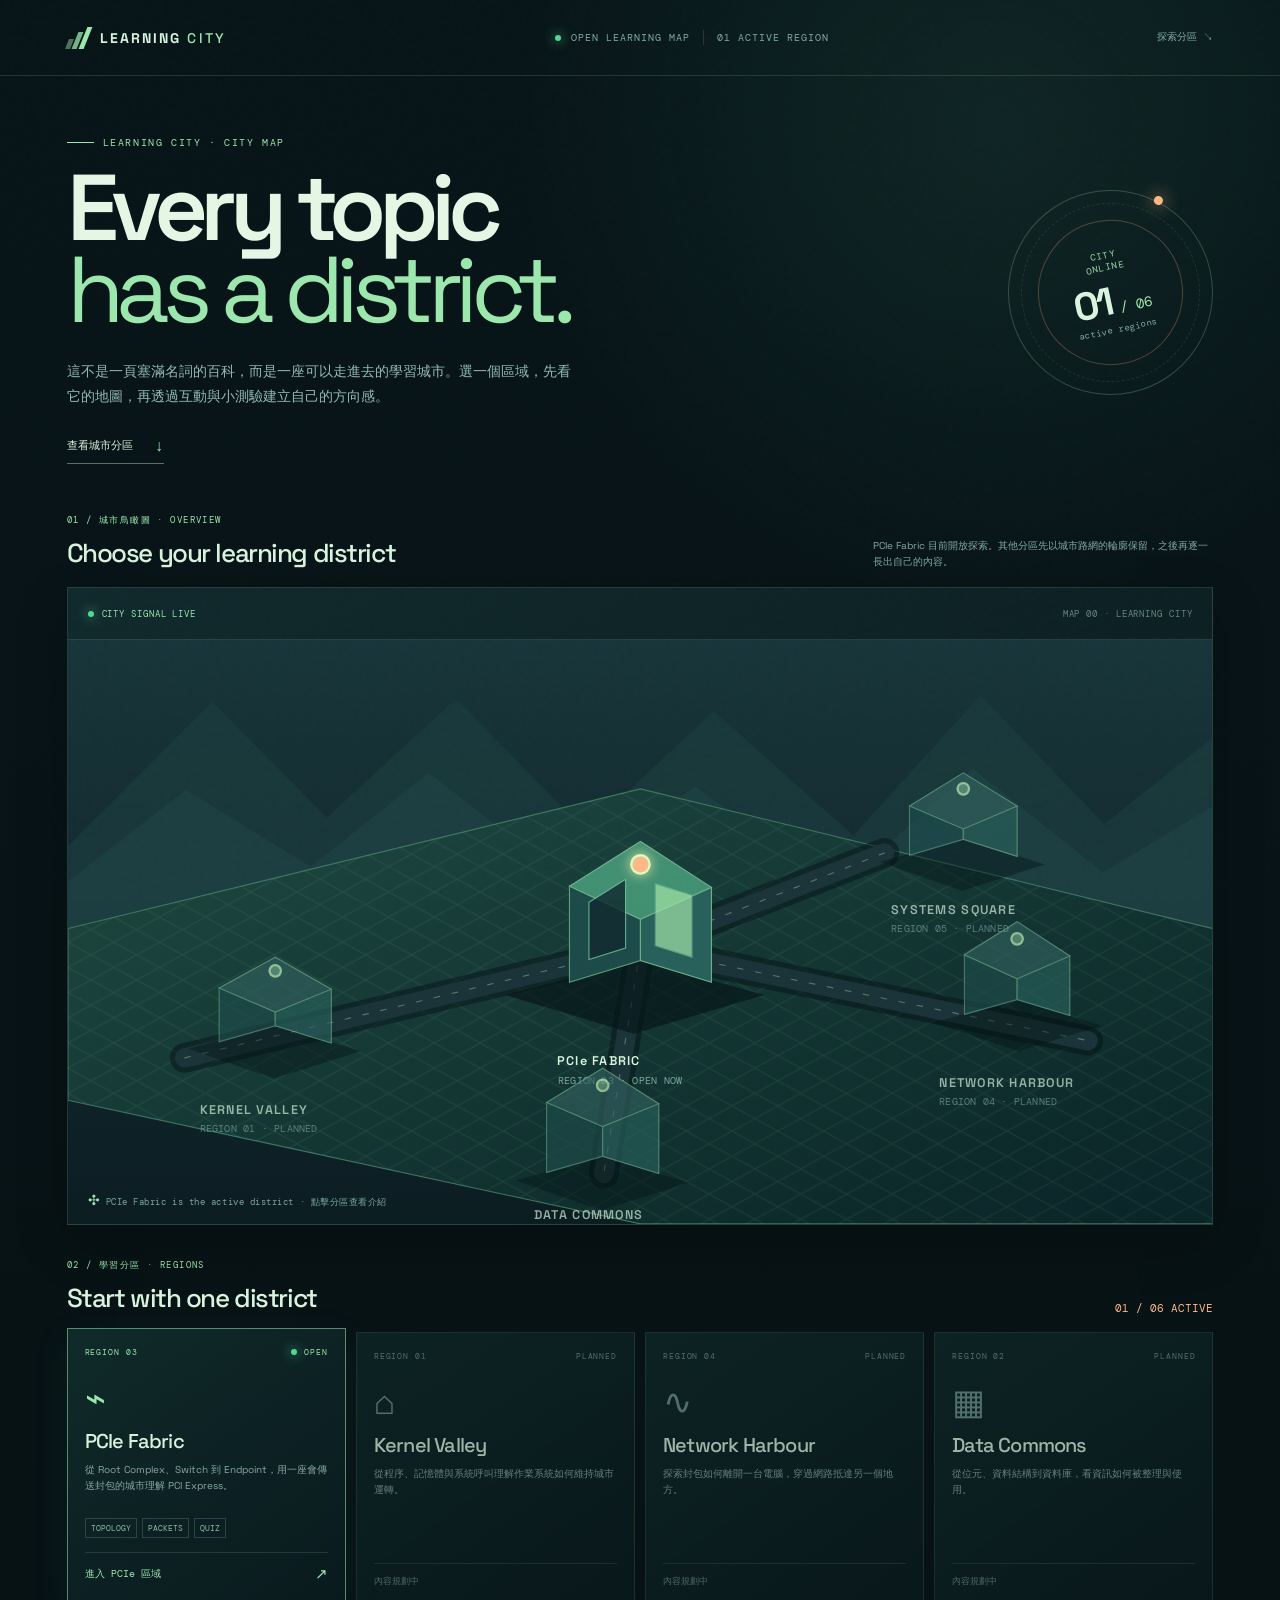
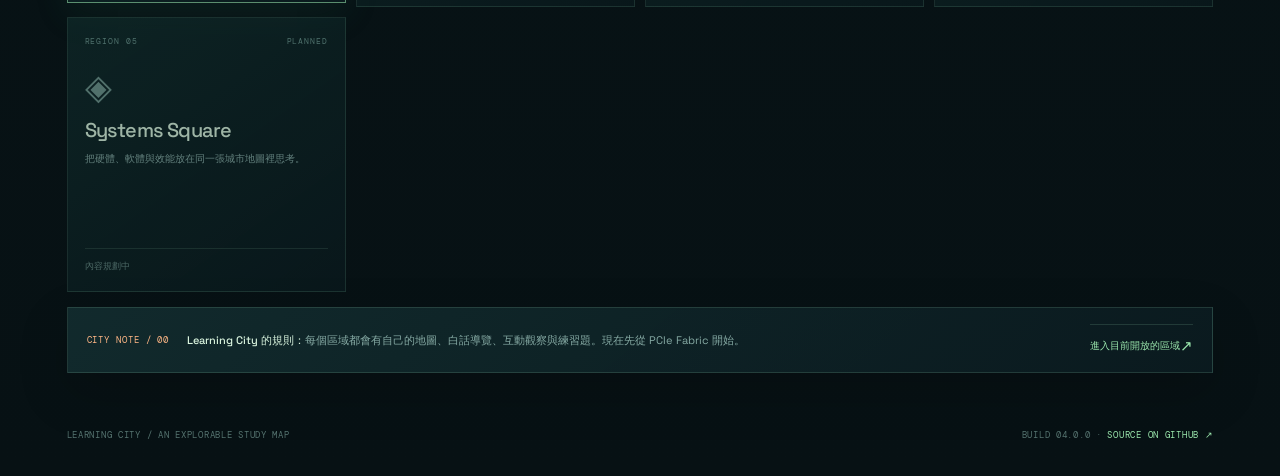
==== commit c644c63e: "Make Learning City the main interface" ====
--- a/index.html
+++ b/index.html
@@ -4,281 +4,66 @@
   <meta charset="UTF-8" />
   <meta name="viewport" content="width=device-width, initial-scale=1.0" />
   <meta name="theme-color" content="#081217" />
-  <meta name="description" content="Learning City — PCIe Fabric Region, a beginner-friendly interactive guide to PCI Express topology." />
-  <title>Learning City / PCIe Fabric Region</title>
+  <meta name="description" content="Learning City — a city map for exploring technical topics one region at a time." />
+  <title>Learning City — Choose a region</title>
   <link rel="preconnect" href="https://fonts.googleapis.com" />
   <link rel="preconnect" href="https://fonts.gstatic.com" crossorigin />
   <link href="https://fonts.googleapis.com/css2?family=DM+Mono:wght@400;500&family=Space+Grotesk:wght@400;500;600;700&display=swap" rel="stylesheet" />
-  <link rel="stylesheet" href="styles.css" />
+  <link rel="stylesheet" href="city.css" />
 </head>
 <body>
-  <div class="page-shell">
-    <header class="topbar">
-      <a class="brand" href="#top" aria-label="Learning City PCIe Fabric Region home">
-        <span class="brand-mark" aria-hidden="true"><i></i><i></i><i></i></span>
-        <span>LEARNING <b>CITY</b></span>
-      </a>
-      <div class="topbar-meta">
-        <span class="live-dot"></span>
-        <span>REGION 03 · PCIe FABRIC</span>
-        <span class="divider"></span>
-        <span class="mono">GEN 3 · x16</span>
-      </div>
-      <a class="source-link" href="#learning">新手學習導覽 <span>↘</span></a>
+  <div class="city-shell">
+    <header class="city-topbar">
+      <a class="city-brand" href="#top" aria-label="Learning City home"><span class="brand-mark" aria-hidden="true"><i></i><i></i><i></i></span><span>LEARNING <b>CITY</b></span></a>
+      <div class="city-status"><span class="status-dot"></span><span>OPEN LEARNING MAP</span><span class="divider"></span><span class="mono">01 ACTIVE REGION</span></div>
+      <a class="top-link" href="#regions">探索分區 <span>↘</span></a>
     </header>
 
     <main id="top">
-      <section class="intro-grid">
-        <div class="intro-copy">
-          <div class="region-breadcrumb"><span>LEARNING CITY</span><b>/</b><span>REGIONS</span><b>/</b><strong>PCIe FABRIC</strong></div>
-          <p class="eyebrow"><span class="eyebrow-line"></span>REGION 03 · 協定與拓撲 · PROTOCOLS</p>
-          <h1>Explore the PCIe<br /><em>fabric district.</em></h1>
-          <p class="lede">Learning City 的每個主題都是一個可以探索的區域。這一區把 PCI Express 想成一座會呼吸的城市：Root Complex 是市政廳，Switch 是轉運樞紐，而每一個 Endpoint 都在請求、傳送、回覆。</p>
-          <div class="intro-actions">
-            <button class="primary-btn" id="toggle-sim" type="button"><span class="play-icon">Ⅱ</span><span>暫停模擬</span></button>
-            <button class="text-btn" id="pulse-btn" type="button">發送一個 TLP <span>↗</span></button>
-          </div>
+      <section class="city-hero">
+        <div class="hero-copy">
+          <p class="eyebrow"><span class="eyebrow-line"></span>LEARNING CITY · CITY MAP</p>
+          <h1>Every topic<br /><em>has a district.</em></h1>
+          <p class="hero-lede">這不是一頁塞滿名詞的百科，而是一座可以走進去的學習城市。選一個區域，先看它的地圖，再透過互動與小測驗建立自己的方向感。</p>
+          <a class="hero-cta" href="#regions">查看城市分區 <span>↓</span></a>
         </div>
-        <div class="city-stamp" aria-label="Learning City PCIe region status">
-          <div class="stamp-orbit"></div>
-          <span class="stamp-label">REGION 03<br />PCIe FABRIC</span>
-          <strong>98.7<small>%</small></strong>
-          <span class="stamp-foot">fabric integrity</span>
-        </div>
+        <div class="city-signal" aria-label="Learning City status"><span class="signal-ring ring-one"></span><span class="signal-ring ring-two"></span><span class="signal-dot"></span><div class="signal-label">CITY<br />ONLINE</div><strong>01<small> / 06</small></strong><span class="signal-foot">active regions</span></div>
       </section>
-      <section class="learning-journey" id="learning" aria-labelledby="journey-title">
-        <div class="learning-heading">
-          <div>
-            <p class="section-kicker">00 / 新手入口 · START HERE</p>
-            <h2 id="journey-title">先懂城市，再看封包。</h2>
-          </div>
-          <p>不用先背規格。先用三個問題建立 PCIe 的心智模型，再回到城市裡觀察它真的怎麼運作。</p>
-        </div>
-        <div class="journey-track">
-          <article class="journey-card">
-            <span class="journey-number">01</span>
-            <div><h3>它解決什麼？</h3><p>PCIe 是 CPU、記憶體和高速裝置之間的可擴充通道。</p><button class="mini-link lesson-jump" data-target="concepts" type="button">先看三個概念 <span>↗</span></button></div>
-          </article>
-          <article class="journey-card">
-            <span class="journey-number">02</span>
-            <div><h3>誰住在城市裡？</h3><p>Root Complex、Switch、Endpoint 各自扮演不同角色。</p><button class="mini-link lesson-jump" data-target="glossary" type="button">打開名詞圖鑑 <span>↗</span></button></div>
-          </article>
-          <article class="journey-card">
-            <span class="journey-number">03</span>
-            <div><h3>我真的學會了嗎？</h3><p>用五題小測驗檢查自己能不能讀懂一個 PCIe 拓撲。</p><button class="mini-link lesson-jump" data-target="quiz" type="button">開始小測驗 <span>↗</span></button></div>
-          </article>
+
+      <section class="map-section" aria-labelledby="map-title">
+        <div class="section-heading"><div><p class="section-kicker">01 / 城市鳥瞰圖 · OVERVIEW</p><h2 id="map-title">Choose your learning district</h2></div><p>PCIe Fabric 目前開放探索。其他分區先以城市路網的輪廓保留，之後再逐一長出自己的內容。</p></div>
+        <div class="city-map-frame panel-surface">
+          <div class="map-caption"><span class="map-live"><i></i> CITY SIGNAL LIVE</span><span class="mono">MAP 00 · LEARNING CITY</span></div>
+          <svg class="city-overview" viewBox="0 0 1000 510" role="img" aria-labelledby="overview-title overview-desc">
+            <title id="overview-title">Learning City overview map</title><desc id="overview-desc">A low-poly learning city with PCIe Fabric as the active district and five planned districts.</desc>
+            <defs><linearGradient id="city-sky" x1="0" y1="0" x2="0" y2="1"><stop offset="0" stop-color="#18353a"/><stop offset="1" stop-color="#0c1d22"/></linearGradient><linearGradient id="city-ground" x1="0" y1="0" x2="1" y2="1"><stop offset="0" stop-color="#1e4940"/><stop offset="1" stop-color="#0a2427"/></linearGradient><pattern id="city-grid" width="40" height="22" patternUnits="userSpaceOnUse"><path d="M40 0L0 22M0 0L40 22" fill="none" stroke="#9be7ad" stroke-opacity=".08" /></pattern><filter id="city-glow" x="-100%" y="-100%" width="300%" height="300%"><feGaussianBlur stdDeviation="5" result="blur"/><feMerge><feMergeNode in="blur"/><feMergeNode in="SourceGraphic"/></feMerge></filter></defs>
+            <rect width="1000" height="510" fill="url(#city-sky)"/><path class="overview-mountain" d="M0 180L126 54 226 155 339 51 452 167 564 62 686 171 797 48 905 161 1000 85V260H0Z"/><path class="overview-mountain back" d="M0 211L103 131 212 198 315 116 433 208 548 128 672 219 790 112 904 203 1000 145V286H0Z"/><path class="overview-ground" d="M0 252L500 130 1000 252V510H500L0 402Z" fill="url(#city-ground)"/><path d="M0 252L500 130 1000 252V510H500L0 402Z" fill="url(#city-grid)"/>
+            <g class="overview-roads" aria-hidden="true"><path class="overview-road-shadow" d="M102 365L500 269 891 350"/><path class="overview-road" d="M102 365L500 269 891 350"/><path class="overview-lane" d="M102 365L500 269 891 350"/><path class="overview-road-shadow" d="M500 269L468 466"/><path class="overview-road" d="M500 269L468 466"/><path class="overview-lane" d="M500 269L468 466"/><path class="overview-road-shadow" d="M500 269L713 186"/><path class="overview-road" d="M500 269L713 186"/><path class="overview-lane" d="M500 269L713 186"/></g>
+            <g class="overview-district active" data-region="pcie" tabindex="0" role="button" aria-label="Open PCIe Fabric region"><path class="zone-shadow" d="M382 310L500 280 608 310 494 344Z"/><path class="zone-side" d="M438 215L500 196 500 280 438 299Z"/><path class="zone-face" d="M500 196L562 216 562 299 500 280Z"/><path class="zone-top" d="M438 215L500 176 562 216 500 244Z"/><path class="zone-window" d="M455 229L487 209 487 269 455 279Z"/><path class="zone-window light" d="M513 213L545 223 545 277 513 267Z"/><circle class="zone-core" cx="500" cy="196" r="8"/><text class="zone-name" x="427" y="371">PCIe FABRIC</text><text class="zone-sub" x="428" y="388">REGION 03 · OPEN NOW</text></g>
+            <g class="overview-district planned" data-region="kernel" tabindex="0" role="button" aria-label="Kernel Valley planned region"><path class="zone-shadow" d="M105 357L181 337 256 359 180 383Z"/><path class="zone-side" d="M132 304L181 289 181 337 132 351Z"/><path class="zone-face" d="M181 289L230 305 230 352 181 337Z"/><path class="zone-top" d="M132 304L181 277 230 305 181 325Z"/><circle class="zone-core" cx="181" cy="289" r="5"/><text class="zone-name" x="115" y="414">KERNEL VALLEY</text><text class="zone-sub" x="115" y="430">REGION 01 · PLANNED</text></g>
+            <g class="overview-district planned" data-region="network" tabindex="0" role="button" aria-label="Network Harbour planned region"><path class="zone-shadow" d="M756 334L829 314 903 337 830 359Z"/><path class="zone-side" d="M783 275L829 261 829 314 783 327Z"/><path class="zone-face" d="M829 261L875 276 875 328 829 314Z"/><path class="zone-top" d="M783 275L829 246 875 276 829 296Z"/><circle class="zone-core" cx="829" cy="261" r="5"/><text class="zone-name" x="761" y="390">NETWORK HARBOUR</text><text class="zone-sub" x="761" y="406">REGION 04 · PLANNED</text></g>
+            <g class="overview-district planned" data-region="data" tabindex="0" role="button" aria-label="Data Commons planned region"><path class="zone-shadow" d="M391 472L467 451 542 474 466 498Z"/><path class="zone-side" d="M418 404L467 389 467 451 418 465Z"/><path class="zone-face" d="M467 389L516 405 516 466 467 451Z"/><path class="zone-top" d="M418 404L467 374 516 405 467 425Z"/><circle class="zone-core" cx="467" cy="389" r="5"/><text class="zone-name" x="407" y="506">DATA COMMONS</text></g>
+            <g class="overview-district planned" data-region="systems" tabindex="0" role="button" aria-label="Systems Square planned region"><path class="zone-shadow" d="M709 194L782 174 853 196 781 219Z"/><path class="zone-side" d="M735 145L782 130 782 174 735 188Z"/><path class="zone-face" d="M782 130L829 145 829 189 782 174Z"/><path class="zone-top" d="M735 145L782 116 829 145 782 165Z"/><circle class="zone-core" cx="782" cy="130" r="5"/><text class="zone-name" x="719" y="239">SYSTEMS SQUARE</text><text class="zone-sub" x="719" y="255">REGION 05 · PLANNED</text></g>
+          </svg>
+          <div class="map-hint"><span>✣</span> PCIe Fabric is the active district · 點擊分區查看介紹</div>
         </div>
       </section>
 
-      <div class="section-rule" aria-hidden="true"><span>THE CITY IS A METAPHOR — THE PACKET IS REAL</span></div>
-
-      <section class="simulation-layout" id="simulation" aria-label="PCIe city simulation">
-
-        <div class="city-panel panel-surface">
-          <div class="panel-heading">
-            <div>
-              <p class="section-kicker">01 / 城市鳥瞰圖</p>
-              <h2>Fabric Districts <span>·</span> Fabric 分區</h2>
-            </div>
-            <div class="map-tools">
-              <span class="map-live"><i></i> TRAFFIC LIVE</span>
-              <button class="icon-btn" id="reset-view" type="button" aria-label="Reset view">⌖</button>
-            </div>
-          </div>
-          <div class="city-map-wrap">
-            <svg id="city-map" class="city-map" viewBox="0 0 1000 590" role="img" aria-labelledby="map-title map-desc">
-              <title id="map-title">Interactive low-poly PCIe city</title>
-              <desc id="map-desc">A root complex connects through a switch to GPU, storage, network, and audio endpoints.</desc>
-              <defs>
-                <linearGradient id="map-sky" x1="0" y1="0" x2="0" y2="1"><stop offset="0" stop-color="#19343a"/><stop offset="1" stop-color="#0d1c21"/></linearGradient>
-                <linearGradient id="ground-gradient" x1="0" y1="0" x2="1" y2="1"><stop offset="0" stop-color="#183b38"/><stop offset="1" stop-color="#0b2327"/></linearGradient>
-                <linearGradient id="road-gradient" x1="0" y1="0" x2="1" y2="0"><stop offset="0" stop-color="#162d34"/><stop offset=".5" stop-color="#284147"/><stop offset="1" stop-color="#162d34"/></linearGradient>
-                <filter id="soft-glow" x="-100%" y="-100%" width="300%" height="300%"><feGaussianBlur stdDeviation="7" result="blur"/><feMerge><feMergeNode in="blur"/><feMergeNode in="SourceGraphic"/></feMerge></filter>
-                <filter id="tiny-glow" x="-100%" y="-100%" width="300%" height="300%"><feGaussianBlur stdDeviation="2" result="blur"/><feMerge><feMergeNode in="blur"/><feMergeNode in="SourceGraphic"/></feMerge></filter>
-                <pattern id="grid-pattern" width="42" height="24" patternUnits="userSpaceOnUse" patternTransform="skewY(0)"><path d="M42 0L0 24M0 0L42 24" fill="none" stroke="#8cc9a4" stroke-opacity=".07" stroke-width="1"/></pattern>
-              </defs>
-              <rect width="1000" height="590" fill="url(#map-sky)" />
-              <path class="mountain mountain-a" d="M0 170L125 58 208 145 294 44 392 165 501 62 615 178 732 42 842 162 930 72 1000 135V280H0Z" />
-              <path class="mountain mountain-b" d="M0 202L90 128 183 191 286 112 375 196 481 114 590 214 710 95 812 201 918 114 1000 190V300H0Z" />
-              <path class="ground" d="M0 270L500 145 1000 270 1000 590 500 590 0 450Z" fill="url(#ground-gradient)" />
-              <path class="ground-grid" d="M0 270L500 145 1000 270 1000 590 500 590 0 450Z" fill="url(#grid-pattern)" />
-              <g class="city-zones" aria-hidden="true">
-                <path d="M45 346L252 294 300 320 94 378Z" fill="#123330" stroke="#2d6559" stroke-width="1" />
-                <path d="M678 321L927 258 978 284 727 352Z" fill="#162d35" stroke="#385b61" stroke-width="1" />
-                <path d="M420 505L603 456 688 482 496 535Z" fill="#1e3731" stroke="#3e7060" stroke-width="1" />
-              </g>
-              <g class="road-network" aria-hidden="true">
-                <path class="road-shadow" d="M174 365L489 288L813 367" />
-                <path class="road-shadow" d="M489 288L499 479" />
-                <path class="road-shadow" d="M489 288L726 190" />
-                <path class="road-line" d="M174 365L489 288L813 367" />
-                <path class="road-line" d="M489 288L499 479" />
-                <path class="road-line" d="M489 288L726 190" />
-                <path class="lane-mark" d="M174 365L489 288L813 367" />
-                <path class="lane-mark" d="M489 288L499 479" />
-                <path class="lane-mark" d="M489 288L726 190" />
-              </g>
-              <g class="route-labels" aria-hidden="true">
-                <text x="280" y="313">UPLINK / 16 LANES</text>
-                <text x="663" y="273">DOWNLINK / 8 LANES</text>
-                <text x="515" y="405" transform="rotate(77 515 405)">MEMORY FABRIC</text>
-              </g>
-              <g id="packets" aria-hidden="true"></g>
-              <g id="districts">
-                <g class="district district-root" data-district="root" tabindex="0" role="button" aria-label="Root Complex 市政廳">
-                  <path class="building-shadow" d="M98 365L174 347 235 369 158 391Z" />
-                  <path class="building-side" d="M127 300L174 287 174 347 127 359Z" />
-                  <path class="building-face" d="M174 287L220 302 220 359 174 347Z" />
-                  <path class="building-top" d="M127 300L174 273 220 302 174 323Z" />
-                  <path class="building-window" d="M142 311L164 300 164 337 142 343Z" /><path class="building-window light" d="M181 308L207 316 207 339 181 332Z" />
-                  <path class="antenna" d="M174 273V250M166 258L174 250 182 258" />
-                  <circle class="node-core" cx="174" cy="287" r="6" />
-                  <text class="district-name" x="113" y="414">ROOT COMPLEX</text><text class="district-sub" x="113" y="430">市政廳 · RC 00:00.0</text>
-                </g>
-                <g class="district district-switch selected" data-district="switch" tabindex="0" role="button" aria-label="Fabric Switch 轉運樞紐">
-                  <path class="building-shadow" d="M401 310L489 282 577 310 489 339Z" />
-                  <path class="building-side" d="M437 220L489 204 489 282 437 298Z" /><path class="building-face" d="M489 204L541 220 541 298 489 282Z" /><path class="building-top" d="M437 220L489 188 541 220 489 244Z" />
-                  <path class="building-window" d="M453 231L478 218 478 279 453 286Z" /><path class="building-window light" d="M500 220L525 228 525 278 500 270Z" />
-                  <path class="switch-band" d="M437 253L489 269 541 253V270L489 287 437 270Z" /><circle class="node-core" cx="489" cy="204" r="8" />
-                  <text class="district-name" x="415" y="365">FABRIC SWITCH</text><text class="district-sub" x="415" y="381">轉運樞紐 · SW 01:00.0</text>
-                </g>
-                <g class="district district-gpu" data-district="gpu" tabindex="0" role="button" aria-label="GPU Foundry GPU 工廠">
-                  <path class="building-shadow" d="M735 212L807 191 883 215 811 238Z" /><path class="building-side" d="M763 140L807 127 807 191 763 204Z" /><path class="building-face" d="M807 127L851 141 851 205 807 191Z" /><path class="building-top" d="M763 140L807 113 851 141 807 160Z" /><path class="building-window light" d="M775 149L798 137 798 183 775 190Z" /><path class="building-window" d="M816 142L839 149 839 188 816 181Z" /><path class="node-core" d="M807 113L814 119 807 126 800 119Z" />
-                  <text class="district-name" x="742" y="263">GPU FOUNDRY</text><text class="district-sub" x="742" y="279">GPU 工廠 · EP 01:00.0</text>
-                </g>
-                <g class="district district-storage" data-district="storage" tabindex="0" role="button" aria-label="NVMe Storage NVMe 倉庫">
-                  <path class="building-shadow" d="M431 510L499 488 567 510 500 533Z" /><path class="building-side" d="M456 435L499 422 499 488 456 501Z" /><path class="building-face" d="M499 422L542 436 542 501 499 488Z" /><path class="building-top" d="M456 435L499 407 542 436 499 455Z" /><path class="building-window" d="M468 444L490 431 490 480 468 487Z" /><path class="building-window light" d="M507 435L530 442 530 486 507 479Z" /><path class="antenna" d="M499 407V391" /><circle class="node-core" cx="499" cy="422" r="6" />
-                  <text class="district-name" x="446" y="557">NVMe STORAGE</text><text class="district-sub" x="446" y="573">NVMe 倉庫 · EP 02:00.0</text>
-                </g>
-                <g class="district district-network" data-district="network" tabindex="0" role="button" aria-label="Network Edge 網路邊境">
-                  <path class="building-shadow" d="M789 385L859 365 929 388 858 411Z" /><path class="building-side" d="M814 306L859 292 859 365 814 378Z" /><path class="building-face" d="M859 292L904 307 904 379 859 365Z" /><path class="building-top" d="M814 306L859 277 904 307 859 327Z" /><path class="building-window light" d="M826 315L850 301 850 355 826 362Z" /><path class="building-window" d="M868 307L892 315 892 359 868 352Z" /><path class="antenna" d="M859 277V253M847 263L859 253 871 263" /><circle class="node-core" cx="859" cy="292" r="6" />
-                  <text class="district-name" x="795" y="437">NETWORK EDGE</text><text class="district-sub" x="795" y="453">網路邊境 · EP 03:00.0</text>
-                </g>
-                <g class="district district-audio" data-district="audio" tabindex="0" role="button" aria-label="Audio Quarter 音訊街區">
-                  <path class="building-shadow" d="M196 500L265 479 334 502 264 525Z" /><path class="building-side" d="M220 429L265 415 265 479 220 492Z" /><path class="building-face" d="M265 415L310 429 310 493 265 479Z" /><path class="building-top" d="M220 429L265 400 310 429 265 449Z" /><path class="building-window" d="M232 438L256 424 256 470 232 477Z" /><path class="building-window light" d="M274 425L298 433 298 474 274 466Z" /><circle class="node-core" cx="265" cy="415" r="6" />
-                  <text class="district-name" x="204" y="550">AUDIO QUARTER</text><text class="district-sub" x="204" y="566">音訊街區 · EP 04:00.0</text>
-                </g>
-              </g>
-            </svg>
-            <div class="map-hint"><span class="mouse-icon">✣</span> 點擊建築查看節點狀態</div>
-          </div>
-          <div class="legend">
-            <span><i class="legend-dot dot-root"></i>Root Complex</span><span><i class="legend-dot dot-switch"></i>Switch</span><span><i class="legend-dot dot-endpoint"></i>Endpoint</span><span><i class="legend-line"></i>Active lane</span>
-          </div>
-        </div>
-
-        <aside class="inspector-column">
-          <div class="inspector panel-surface" id="inspector">
-            <div class="panel-heading compact"><div><p class="section-kicker">02 / 節點檢視器</p><h2 id="inspector-title">Fabric Switch</h2></div><span class="online-chip"><i></i>ONLINE</span></div>
-            <p class="inspector-copy" id="inspector-copy">所有資料流在此交會。Switch 依照目的地與路由規則，將 TLP 封包送往正確的 Endpoint。</p>
-            <div class="metric-grid">
-              <div class="metric"><span>PORT STATE</span><strong id="port-state">L0 · ACTIVE</strong></div><div class="metric"><span>LINK WIDTH</span><strong id="link-width">x16</strong></div><div class="metric"><span>TX RATE</span><strong id="tx-rate">7.84 <small>GT/s</small></strong></div><div class="metric"><span>LATENCY</span><strong id="latency">112 <small>ns</small></strong></div>
-            </div>
-            <div class="inspector-divider"></div>
-            <div class="inspector-row"><span>ADDRESS</span><b class="mono" id="address">01:00.0</b></div><div class="inspector-row"><span>TRAFFIC CLASS</span><b id="traffic-class">TC0 · BEST EFFORT</b></div><div class="inspector-row"><span>FLOW CREDITS</span><b class="credit-value"><i id="credit-fill"></i><span id="credits">86%</span></b></div>
-          </div>
-          <div class="activity panel-surface">
-            <div class="panel-heading compact"><div><p class="section-kicker">03 / 即時封包</p><h2>Packet Stream <span>·</span> TLP 流量</h2></div><span class="packet-count mono" id="packet-count">08</span></div>
-            <div class="packet-list" id="packet-list" aria-live="polite"></div>
-          </div>
-        </aside>
-      </section>
-
-      <section class="learning-lab" id="concepts" aria-labelledby="concept-title">
-        <div class="learning-heading lab-heading">
-          <div>
-            <p class="section-kicker">05 / 基本概念 · THE BIG THREE</p>
-            <h2 id="concept-title">先記住這三件事。</h2>
-          </div>
-          <p>這三個概念會反覆出現在每一個 PCIe 問題裡：路、角色、對話。</p>
-        </div>
-        <div class="concept-strip">
-          <article class="concept-card">
-            <span class="concept-glyph">01</span>
-            <div><h3>Link 是一條路</h3><p>兩個 PCIe 裝置之間的連線叫 Link。它由一條或多條 Lane 組成，Lane 越多，能同時通過的資料越多。</p><b>想像：城市道路</b></div>
-          </article>
-          <article class="concept-card">
-            <span class="concept-glyph">02</span>
-            <div><h3>Device 是一個角色</h3><p>Root Complex 發起旅程，Switch 分流，Endpoint 提供功能。每個節點都有自己的位置與責任。</p><b>想像：市政廳、轉運站、店家</b></div>
-          </article>
-          <article class="concept-card">
-            <span class="concept-glyph">03</span>
-            <div><h3>TLP 是一段對話</h3><p>資料不是直接消失在電線裡，而是被包成 Transaction Layer Packet，在節點間傳遞請求、資料與回覆。</p><b>想像：有地址的包裹</b></div>
-          </article>
+      <section class="regions-section" id="regions" aria-labelledby="regions-title">
+        <div class="section-heading"><div><p class="section-kicker">02 / 學習分區 · REGIONS</p><h2 id="regions-title">Start with one district</h2></div><span class="region-count mono">01 / 06 ACTIVE</span></div>
+        <div class="region-grid">
+          <article class="region-card region-active" data-region-card="pcie"><div class="region-card-top"><span class="region-index">REGION 03</span><span class="region-state"><i></i>OPEN</span></div><div class="region-icon" aria-hidden="true">⌁</div><h3>PCIe Fabric</h3><p>從 Root Complex、Switch 到 Endpoint，用一座會傳送封包的城市理解 PCI Express。</p><div class="region-tags"><span>TOPOLOGY</span><span>PACKETS</span><span>QUIZ</span></div><a class="region-link" href="regions/pcie/index.html">進入 PCIe 區域 <span>↗</span></a></article>
+          <article class="region-card region-planned" data-region-card="kernel"><div class="region-card-top"><span class="region-index">REGION 01</span><span class="region-state">PLANNED</span></div><div class="region-icon" aria-hidden="true">⌂</div><h3>Kernel Valley</h3><p>從程序、記憶體與系統呼叫理解作業系統如何維持城市運轉。</p><span class="region-note">內容規劃中</span></article>
+          <article class="region-card region-planned" data-region-card="network"><div class="region-card-top"><span class="region-index">REGION 04</span><span class="region-state">PLANNED</span></div><div class="region-icon" aria-hidden="true">∿</div><h3>Network Harbour</h3><p>探索封包如何離開一台電腦，穿過網路抵達另一個地方。</p><span class="region-note">內容規劃中</span></article>
+          <article class="region-card region-planned" data-region-card="data"><div class="region-card-top"><span class="region-index">REGION 02</span><span class="region-state">PLANNED</span></div><div class="region-icon" aria-hidden="true">▦</div><h3>Data Commons</h3><p>從位元、資料結構到資料庫，看資訊如何被整理與使用。</p><span class="region-note">內容規劃中</span></article>
+          <article class="region-card region-planned" data-region-card="systems"><div class="region-card-top"><span class="region-index">REGION 05</span><span class="region-state">PLANNED</span></div><div class="region-icon" aria-hidden="true">◈</div><h3>Systems Square</h3><p>把硬體、軟體與效能放在同一張城市地圖裡思考。</p><span class="region-note">內容規劃中</span></article>
         </div>
       </section>
 
-      <section class="learning-grid" id="glossary" aria-label="PCIe beginner glossary and quiz">
-        <div class="glossary-panel panel-surface">
-          <div class="panel-heading compact">
-            <div><p class="section-kicker">06 / 名詞圖鑑 · GLOSSARY</p><h2>PCIe in plain words</h2></div>
-            <span class="term-total mono">08 TERMS</span>
-          </div>
-          <div class="glossary-intro"><p>先看白話，再把它對回城市。每一張卡都只回答一個新手最常問的問題。</p></div>
-          <div class="term-filters" role="group" aria-label="Filter glossary terms">
-            <button class="term-filter active" data-filter="all" type="button">全部</button>
-            <button class="term-filter" data-filter="topology" type="button">城市角色</button>
-            <button class="term-filter" data-filter="transport" type="button">封包與通道</button>
-          </div>
-          <div class="term-grid" id="term-grid">
-            <article class="term-card" data-category="transport">
-              <div class="term-card-top"><span class="term-code">TERM 01</span><span class="term-chip">PROTOCOL</span></div><h3>PCIe</h3><p>Peripheral Component Interconnect Express。電腦裡讓高速裝置交換資料的點對點連線標準。</p><div class="term-analogy"><span>城市比喻</span><b>整座城市的交通規則</b></div><button class="term-jump" data-node="switch" type="button">在城市裡看 <span>↗</span></button>
-            </article>
-            <article class="term-card" data-category="transport">
-              <div class="term-card-top"><span class="term-code">TERM 02</span><span class="term-chip">PHYSICAL</span></div><h3>Lane</h3><p>一條獨立的傳送與接收通道。PCIe 常見 x1、x4、x8、x16，x 後面的數字就是 Lane 數量。</p><div class="term-analogy"><span>城市比喻</span><b>高速公路的一條車道</b></div><button class="term-jump" data-node="gpu" type="button">看 x8 Downlink <span>↗</span></button>
-            </article>
-            <article class="term-card" data-category="transport">
-              <div class="term-card-top"><span class="term-code">TERM 03</span><span class="term-chip">PHYSICAL</span></div><h3>Link Width</h3><p>一條 Link 使用多少 Lane。x16 理論上比 x4 能同時搬運更多資料，但實際速度也受 Gen 世代與協定效率影響。</p><div class="term-analogy"><span>城市比喻</span><b>道路有幾線道</b></div><button class="term-jump" data-node="switch" type="button">查看 x16 主幹 <span>↗</span></button>
-            </article>
-            <article class="term-card" data-category="topology">
-              <div class="term-card-top"><span class="term-code">TERM 04</span><span class="term-chip">TOPOLOGY</span></div><h3>Root Complex</h3><p>PCIe 拓撲的根。它把 CPU 與記憶體世界接進 PCIe，也負責開始很多資料請求。</p><div class="term-analogy"><span>城市比喻</span><b>市政廳與城市入口</b></div><button class="term-jump" data-node="root" type="button">前往市政廳 <span>↗</span></button>
-            </article>
-            <article class="term-card" data-category="topology">
-              <div class="term-card-top"><span class="term-code">TERM 05</span><span class="term-chip">TOPOLOGY</span></div><h3>Switch</h3><p>把一個 PCIe 連線分成多個下游路徑，根據目的地把封包轉送到正確的 Endpoint。</p><div class="term-analogy"><span>城市比喻</span><b>會看地址的轉運站</b></div><button class="term-jump" data-node="switch" type="button">看轉運樞紐 <span>↗</span></button>
-            </article>
-            <article class="term-card" data-category="topology">
-              <div class="term-card-top"><span class="term-code">TERM 06</span><span class="term-chip">TOPOLOGY</span></div><h3>Endpoint</h3><p>真正提供功能的裝置，例如 GPU、NVMe、網路卡。它通常是資料旅程的目的地或來源。</p><div class="term-analogy"><span>城市比喻</span><b>工廠、倉庫與店家</b></div><button class="term-jump" data-node="storage" type="button">看 NVMe 倉庫 <span>↗</span></button>
-            </article>
-            <article class="term-card" data-category="transport">
-              <div class="term-card-top"><span class="term-code">TERM 07</span><span class="term-chip">PACKET</span></div><h3>TLP</h3><p>Transaction Layer Packet。封包裡放著「我要讀什麼」、「我要寫什麼」或「這是回覆」等交易資訊。</p><div class="term-analogy"><span>城市比喻</span><b>寫好寄件地址的包裹</b></div><button class="term-jump" data-node="gpu" type="button">發送一個 TLP <span>↗</span></button>
-            </article>
-            <article class="term-card" data-category="transport">
-              <div class="term-card-top"><span class="term-code">TERM 08</span><span class="term-chip">PACKET</span></div><h3>Completion</h3><p>對 Non-Posted Request 的回覆封包。當裝置收到讀取請求，通常要用 Completion 把結果送回去。</p><div class="term-analogy"><span>城市比喻</span><b>回覆「貨已找到」的回執</b></div><button class="term-jump" data-node="storage" type="button">觀察回覆流 <span>↗</span></button>
-            </article>
-          </div>
-        </div>
-
-        <aside class="quiz-panel panel-surface" id="quiz" aria-labelledby="quiz-title">
-          <div class="panel-heading compact">
-            <div><p class="section-kicker">07 / 小測驗 · CHECKPOINT</p><h2 id="quiz-title">你會怎麼選？</h2></div>
-            <span class="quiz-score mono" id="quiz-score">0 / 5</span>
-          </div>
-          <div class="quiz-body">
-            <div class="quiz-progress"><i id="quiz-progress-fill"></i></div>
-            <p class="quiz-count mono" id="quiz-count">QUESTION 01 / 05</p>
-            <h3 id="quiz-question">如果把 PCIe 想成城市，誰最像「市政廳」？</h3>
-            <div class="quiz-options" id="quiz-options"></div>
-            <div class="quiz-feedback" id="quiz-feedback" aria-live="polite"></div>
-            <button class="quiz-next primary-btn" id="quiz-next" type="button" disabled>選好答案 <span>→</span></button>
-          </div>
-        </aside>
-      </section>
-
-      <section class="lesson-note panel-surface" aria-label="Learning note">
-        <span class="note-mark">NOTE / 00</span>
-        <p><b>新手提示：</b>你不需要一次記住所有縮寫。先能說出「誰在送、送去哪裡、封包帶著什麼」，就已經掌握 PCIe 的骨架。</p>
-        <button class="text-btn lesson-jump" data-target="simulation" type="button">回到城市觀察 <span>↗</span></button>
-      </section>
-
-      <section class="control-deck panel-surface">
-        <div class="control-heading"><p class="section-kicker">04 / 城市控制台</p><h2>Simulation controls</h2><p>調整這座 PCIe 城市的節奏。速度越快，封包流動越密集。</p></div>
-        <div class="control-group speed-control"><div class="control-label"><span>SIMULATION SPEED</span><b id="speed-label">1.0×</b></div><input id="speed-range" type="range" min="0.5" max="2.5" value="1" step="0.5" aria-label="Simulation speed" /><div class="range-labels"><span>0.5×</span><span>2.5×</span></div></div>
-        <div class="control-group mode-control"><div class="control-label"><span>TRAFFIC MODE</span></div><div class="mode-buttons" role="group" aria-label="Traffic mode"><button class="mode-btn active" data-mode="balanced" type="button">BALANCED</button><button class="mode-btn" data-mode="burst" type="button">BURST</button><button class="mode-btn" data-mode="quiet" type="button">QUIET</button></div></div>
-        <div class="control-group fabric-health"><div class="control-label"><span>FABRIC LOAD</span><b id="load-label">64%</b></div><div class="load-bar"><i id="load-fill"></i></div><small>credits are circulating normally</small></div>
-      </section>
+      <section class="city-note panel-surface"><span class="note-mark">CITY NOTE / 00</span><p><b>Learning City 的規則：</b>每個區域都會有自己的地圖、白話導覽、互動觀察與練習題。現在先從 PCIe Fabric 開始。</p><a class="text-link" href="regions/pcie/index.html">進入目前開放的區域 <span>↗</span></a></section>
     </main>
-    <footer class="footer"><span>LEARNING CITY / REGION 03 · PCIe FABRIC</span><span class="mono">BUILD 03.0.0 · <a href="https://github.com/twtschi/learning-city" target="_blank" rel="noreferrer">GITHUB PAGES READY ↗</a></span></footer>
+    <footer class="city-footer"><span>LEARNING CITY / AN EXPLORABLE STUDY MAP</span><span class="mono">BUILD 04.0.0 · <a href="https://github.com/twtschi/learning-city" target="_blank" rel="noreferrer">SOURCE ON GITHUB ↗</a></span></footer>
   </div>
-  <script src="app.js"></script>
+  <script src="city.js"></script>
 </body>
 </html>
--- a/city.css
+++ b/city.css
@@ -0,0 +1,3 @@
+:root{--ink:#d9f4de;--muted:#7faaa5;--deep:#071114;--line:rgba(154,218,177,.16);--mint:#9be7ad;--mint-strong:#53d891;--peach:#ffb786;--display:'Space Grotesk',sans-serif;--mono:'DM Mono',monospace}*{box-sizing:border-box}html{scroll-behavior:smooth}body{margin:0;min-width:320px;background:var(--deep);color:var(--ink);font-family:var(--display)}body:before{content:'';position:fixed;inset:0;pointer-events:none;z-index:20;opacity:.08;background-image:url("data:image/svg+xml,%3Csvg viewBox='0 0 180 180' xmlns='http://www.w3.org/2000/svg'%3E%3Cfilter id='noise'%3E%3CfeTurbulence type='fractalNoise' baseFrequency='.9' numOctaves='3' stitchTiles='stitch'/%3E%3C/filter%3E%3Crect width='100%25' height='100%25' filter='url(%23noise)' opacity='.5'/%3E%3C/svg%3E");mix-blend-mode:soft-light}a{color:inherit}button{font:inherit}.mono{font-family:var(--mono)}.city-shell{min-height:100vh;overflow:hidden;background:radial-gradient(circle at 78% 6%,rgba(42,94,79,.23),transparent 30rem),linear-gradient(180deg,#081518,#071114)}.city-topbar{height:76px;padding:0 clamp(22px,5.2vw,86px);display:flex;align-items:center;justify-content:space-between;border-bottom:1px solid var(--line)}.city-brand{display:flex;gap:12px;align-items:center;text-decoration:none;font-size:14px;letter-spacing:.15em;font-weight:700}.city-brand b{color:var(--mint);font-weight:500}.brand-mark{display:inline-flex;align-items:flex-end;gap:3px;width:21px;height:22px}.brand-mark i{display:block;width:5px;background:var(--mint);transform:skew(-22deg)}.brand-mark i:nth-child(1){height:10px;opacity:.45}.brand-mark i:nth-child(2){height:17px;opacity:.75}.brand-mark i:nth-child(3){height:22px}.city-status{display:flex;align-items:center;gap:10px;color:var(--muted);font:10px var(--mono);letter-spacing:.1em}.status-dot,.map-live i,.region-state i{display:inline-block;width:6px;height:6px;border-radius:50%;background:var(--mint-strong);box-shadow:0 0 12px var(--mint-strong)}.divider{height:15px;width:1px;background:var(--line);margin:0 3px}.top-link{color:var(--muted);font:10px var(--mono);text-decoration:none;border-bottom:1px solid transparent}.top-link:hover{color:var(--mint);border-color:var(--mint)}main{max-width:1440px;margin:auto;padding:0 clamp(22px,5.2vw,86px) 36px}.city-hero{min-height:410px;display:grid;grid-template-columns:1fr 250px;align-items:center;gap:40px}.hero-copy{padding:60px 0 45px}.eyebrow,.section-kicker{margin:0 0 18px;color:var(--mint);font:10px var(--mono);letter-spacing:.16em}.eyebrow{display:flex;align-items:center;gap:9px}.eyebrow-line{display:inline-block;width:27px;height:1px;background:var(--mint)}h1{margin:0;color:#e6f6e5;font-size:clamp(55px,7.3vw,100px);line-height:.88;letter-spacing:-.08em;font-weight:600}h1 em{color:var(--mint);font-style:normal;font-weight:400}.hero-lede{max-width:510px;margin:28px 0 0;color:#91b9b3;font-size:14px;line-height:1.75}.hero-cta{display:inline-flex;align-items:center;gap:22px;margin-top:27px;padding-bottom:7px;color:var(--ink);font:11px var(--mono);text-decoration:none;border-bottom:1px solid rgba(217,244,222,.4)}.hero-cta span{color:var(--mint);font-size:16px}.hero-cta:hover{color:var(--mint)}.city-signal{justify-self:end;width:205px;height:205px;border:1px solid rgba(155,231,173,.25);border-radius:50%;display:flex;flex-direction:column;align-items:center;justify-content:center;position:relative;transform:rotate(-12deg)}.signal-ring{position:absolute;border:1px solid rgba(155,231,173,.13);border-radius:50%}.ring-one{inset:12px;border-style:dashed}.ring-two{inset:29px;border-color:rgba(255,183,134,.26)}.signal-dot{position:absolute;width:9px;height:9px;right:31px;top:17px;border-radius:50%;background:var(--peach);box-shadow:0 0 17px var(--peach)}.signal-label,.signal-foot{font:9px var(--mono);letter-spacing:.17em;text-align:center;line-height:1.4;color:var(--mint)}.city-signal strong{font-size:39px;line-height:1;letter-spacing:-.08em;margin:7px 0 4px}.city-signal strong small{font:14px var(--mono);color:var(--mint);letter-spacing:0}.signal-foot{color:var(--muted);letter-spacing:.08em}.section-heading{display:flex;align-items:end;justify-content:space-between;gap:30px;margin-bottom:17px}.section-kicker{margin-bottom:9px;font-size:9px}.section-heading h2{margin:0;font-size:26px;font-weight:500;letter-spacing:-.055em}.section-heading>p{max-width:340px;margin:0;color:var(--muted);font-size:10px;line-height:1.6}.panel-surface{border:1px solid var(--line);background:linear-gradient(140deg,rgba(18,44,47,.9),rgba(10,27,31,.92));box-shadow:0 19px 50px rgba(0,0,0,.19)}.map-section{margin-top:5px}.city-map-frame{position:relative;overflow:hidden}.map-caption{height:52px;padding:0 20px;display:flex;align-items:center;justify-content:space-between;border-bottom:1px solid var(--line);color:#638680;font:9px var(--mono);letter-spacing:.1em}.map-live{display:flex;align-items:center;gap:8px;color:var(--mint)}.city-overview{display:block;width:100%;height:auto;background:#102a2d}.overview-mountain{fill:#1a3a3c;opacity:.86}.overview-mountain.back{fill:#21494a;opacity:.42}.overview-ground{stroke:#3d775f;stroke-width:1}.overview-roads path{fill:none;stroke-linecap:round}.overview-road-shadow{stroke:#061315;stroke-width:26;opacity:.5}.overview-road{stroke:#1b3439;stroke-width:17}.overview-lane{stroke:#7dbf93;stroke-width:1;stroke-dasharray:5 11;opacity:.5}.overview-district{outline:none;cursor:pointer}.overview-district .zone-shadow{fill:#061416;opacity:.65}.overview-district .zone-side{fill:#1d4b4a;stroke:#5c9b7e;stroke-width:1}.overview-district .zone-face{fill:#28605b;stroke:#6fae8a;stroke-width:1}.overview-district .zone-top{fill:#315f5d;stroke:#71ae8b;stroke-width:1}.overview-district .zone-window{fill:#112a30;stroke:#72bc9b;stroke-width:1;opacity:.82}.overview-district .zone-window.light{fill:#a4e7a8;opacity:.68}.overview-district .zone-core{fill:#6da98c;stroke:#d2ffbf;stroke-width:2}.overview-district.active .zone-top,.overview-district:hover .zone-top,.overview-district:focus .zone-top{fill:#419072}.overview-district.active .zone-core{fill:var(--peach);filter:url(#city-glow)}.overview-district.planned{opacity:.67}.overview-district.planned:hover,.overview-district.planned:focus{opacity:.95}.zone-name{fill:#d9f4de;font:600 11px var(--display);letter-spacing:.1em}.zone-sub{fill:#79a6a0;font:9px var(--mono);letter-spacing:.02em}.map-hint{position:absolute;bottom:15px;left:20px;color:#7aa69f;font:9px var(--mono);letter-spacing:.06em}.map-hint span{color:var(--mint);font-size:14px}.regions-section{margin-top:34px}.region-count{color:var(--peach);font-size:11px}.region-grid{display:grid;grid-template-columns:repeat(4,minmax(0,1fr));gap:10px}.region-card{min-height:275px;padding:18px 17px;border:1px solid var(--line);background:linear-gradient(145deg,rgba(18,48,47,.78),rgba(10,27,31,.86));position:relative;display:flex;flex-direction:column;transition:border-color .2s,transform .2s}.region-card:hover{transform:translateY(-4px)}.region-active{border-color:rgba(155,231,173,.54);box-shadow:0 12px 33px rgba(35,117,81,.12)}.region-planned{opacity:.72}.region-card-top{display:flex;justify-content:space-between;align-items:center;color:#6b958e;font:8px var(--mono);letter-spacing:.11em}.region-active .region-card-top{color:var(--mint)}.region-state{display:flex;align-items:center;gap:7px}.region-icon{color:var(--mint);font:35px var(--mono);line-height:1;margin:24px 0 12px}.region-planned .region-icon{color:#6e958d}.region-card h3{margin:0 0 8px;font-size:20px;font-weight:500;letter-spacing:-.04em}.region-card p{margin:0;color:#85aaa4;font-size:10px;line-height:1.6}.region-tags{display:flex;gap:5px;margin-top:auto}.region-tags span{border:1px solid rgba(155,231,173,.2);padding:4px 5px;color:#8bbca0;font:8px var(--mono)}.region-link,.text-link{display:flex;justify-content:space-between;align-items:center;margin-top:14px;padding-top:11px;border-top:1px solid var(--line);color:var(--mint);font:10px var(--mono);text-decoration:none}.region-link span,.text-link span{font-size:15px}.region-link:hover,.text-link:hover{color:#d2ffd4}.region-note{margin-top:auto;padding-top:11px;border-top:1px solid var(--line);color:#688c86;font:9px var(--mono)}.city-note{display:flex;align-items:center;gap:18px;margin-top:15px;padding:16px 19px}.note-mark{color:var(--peach);font:9px var(--mono);letter-spacing:.1em;flex:0 0 auto}.city-note p{margin:0;flex:1;color:#86aaa4;font-size:11px;line-height:1.55}.city-note p b{color:var(--ink);font-weight:500}.text-link{flex:0 0 auto;margin:0}.city-footer{max-width:1440px;margin:auto;padding:20px clamp(22px,5.2vw,86px) 35px;display:flex;justify-content:space-between;color:#55736f;font:9px var(--mono);letter-spacing:.08em}.city-footer a{color:var(--mint);text-decoration:none}@media(max-width:900px){.region-grid{grid-template-columns:repeat(2,minmax(0,1fr))}}@media(max-width:700px){.city-topbar{height:64px}.city-status{display:none}.top-link{font-size:9px}.city-hero{display:block;min-height:0}.hero-copy{padding:54px 0 35px}.city-signal{width:136px;height:136px;position:absolute;top:104px;right:-18px;opacity:.63;transform:rotate(-12deg) scale(.8)}.signal-label,.signal-foot{font-size:7px}.city-signal strong{font-size:29px}.hero-lede{max-width:88%}.section-heading{display:block}.section-heading>p{margin-top:12px}.map-caption{padding:0 15px;font-size:8px}.city-overview{min-height:0}.map-hint{font-size:7px;left:14px}.region-grid{grid-template-columns:1fr}.region-card{min-height:235px}.city-note{align-items:flex-start;flex-wrap:wrap;gap:10px}.city-note p{flex-basis:calc(100% - 90px)}.text-link{margin-left:0}.city-footer{display:block;line-height:2}.city-footer span{display:block}}@media(prefers-reduced-motion:reduce){*,*::before,*::after{animation-duration:.001ms!important;animation-iteration-count:1!important;scroll-behavior:auto!important;transition-duration:.001ms!important}}
+.overview-district.focused .zone-top{fill:#419072}.region-card.focused{border-color:rgba(155,231,173,.54);transform:translateY(-4px)}
+@media(max-width:700px){.city-signal{right:0}}
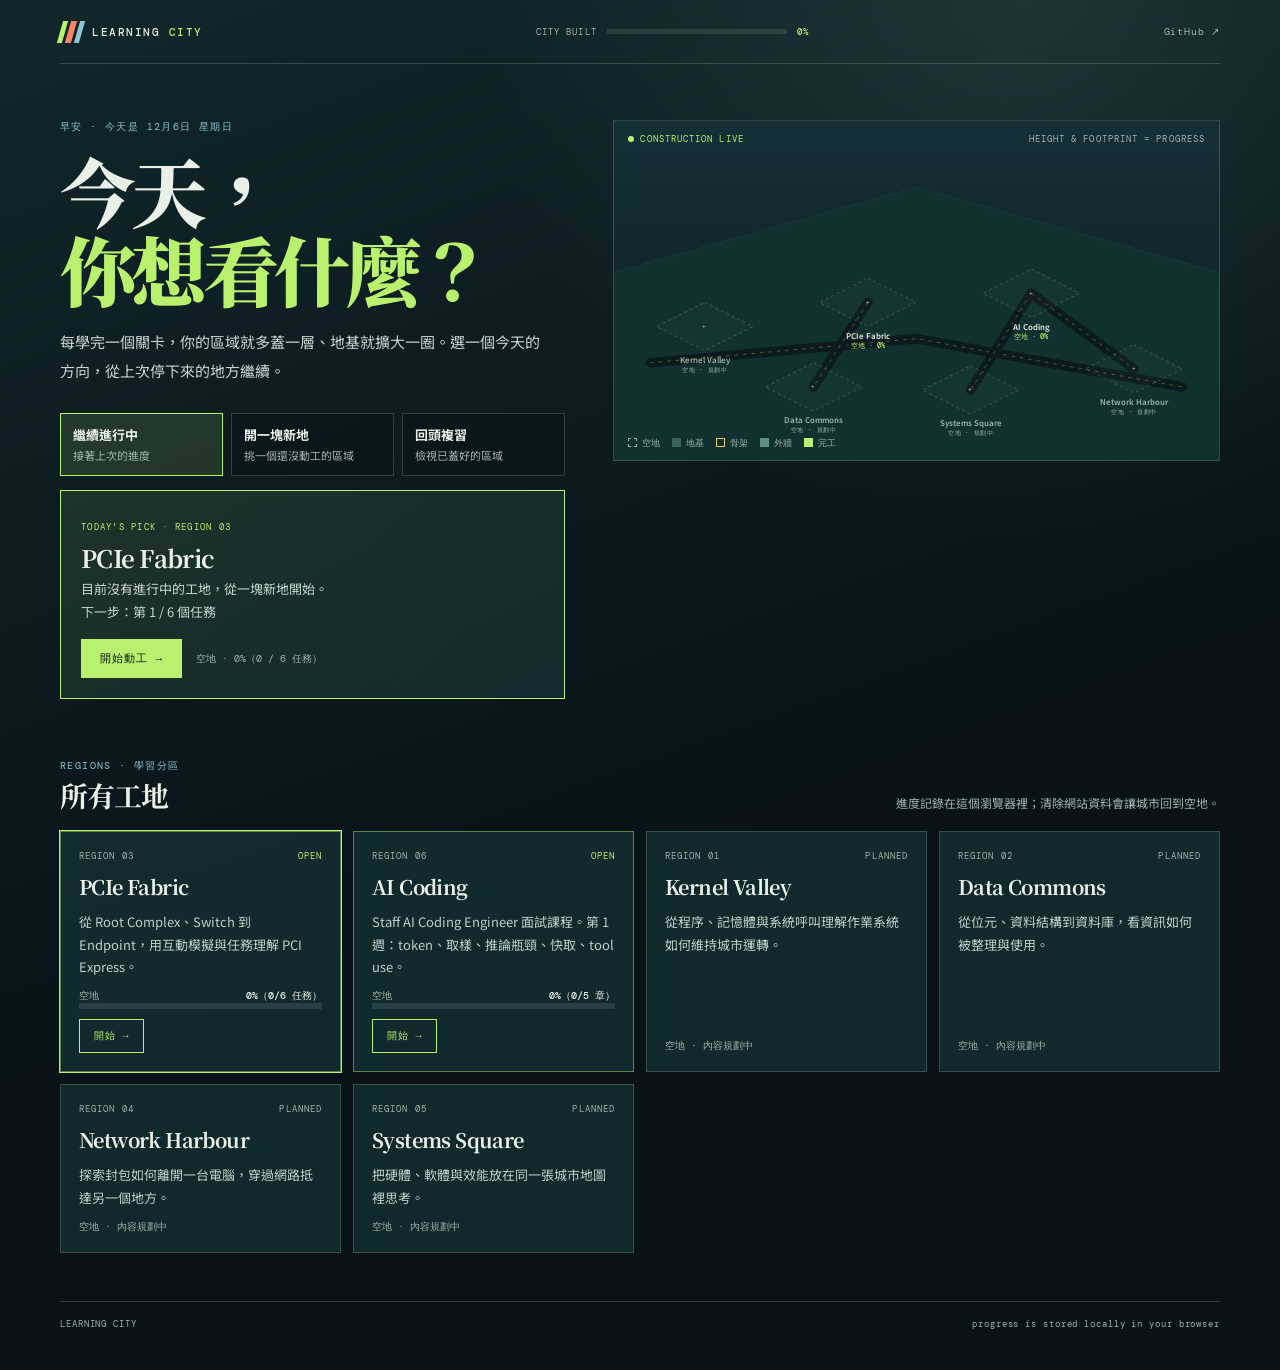
==== commit 612866e8: "Add AI Coding region with Week 0 LLM fundamentals lessons Teaching-first region for Staff AI Coding " ====
--- a/index.html
+++ b/index.html
@@ -4,66 +4,58 @@
   <meta charset="UTF-8" />
   <meta name="viewport" content="width=device-width, initial-scale=1.0" />
   <meta name="theme-color" content="#081217" />
-  <meta name="description" content="Learning City — a city map for exploring technical topics one region at a time." />
-  <title>Learning City — Choose a region</title>
+  <meta name="description" content="Learning City — 今天你想看什麼？你的學習進度會在城市裡蓋出自己的區域。" />
+  <title>Learning City — 今天你想看什麼？</title>
   <link rel="preconnect" href="https://fonts.googleapis.com" />
   <link rel="preconnect" href="https://fonts.gstatic.com" crossorigin />
-  <link href="https://fonts.googleapis.com/css2?family=DM+Mono:wght@400;500&family=Space+Grotesk:wght@400;500;600;700&display=swap" rel="stylesheet" />
-  <link rel="stylesheet" href="city.css" />
+  <link href="https://fonts.googleapis.com/css2?family=DM+Mono:wght@400;500&family=Noto+Sans+TC:wght@400;500;700&family=Noto+Serif+TC:wght@600;700;900&display=swap" rel="stylesheet" />
+  <link rel="stylesheet" href="home.css" />
 </head>
 <body>
-  <div class="city-shell">
-    <header class="city-topbar">
-      <a class="city-brand" href="#top" aria-label="Learning City home"><span class="brand-mark" aria-hidden="true"><i></i><i></i><i></i></span><span>LEARNING <b>CITY</b></span></a>
-      <div class="city-status"><span class="status-dot"></span><span>OPEN LEARNING MAP</span><span class="divider"></span><span class="mono">01 ACTIVE REGION</span></div>
-      <a class="top-link" href="#regions">探索分區 <span>↘</span></a>
+  <div class="shell">
+    <header class="topbar">
+      <a class="brand" href="#top" aria-label="Learning City"><span class="brand-mark" aria-hidden="true"><i></i><i></i><i></i></span><span>LEARNING <b>CITY</b></span></a>
+      <div class="city-meter" aria-label="城市整體進度">
+        <span>CITY BUILT</span>
+        <span class="meter-track"><i id="city-fill"></i></span>
+        <b id="city-pct">0%</b>
+      </div>
+      <a class="gh" href="https://github.com/twtschi/learning-city" rel="noopener">GitHub ↗</a>
     </header>
 
     <main id="top">
-      <section class="city-hero">
+      <section class="hero">
         <div class="hero-copy">
-          <p class="eyebrow"><span class="eyebrow-line"></span>LEARNING CITY · CITY MAP</p>
-          <h1>Every topic<br /><em>has a district.</em></h1>
-          <p class="hero-lede">這不是一頁塞滿名詞的百科，而是一座可以走進去的學習城市。選一個區域，先看它的地圖，再透過互動與小測驗建立自己的方向感。</p>
-          <a class="hero-cta" href="#regions">查看城市分區 <span>↓</span></a>
+          <p class="eyebrow"><span id="greeting">你好</span> · 今天是 <span id="today"></span></p>
+          <h1>今天，<br /><em>你想看什麼？</em></h1>
+          <p class="lede">每學完一個關卡，你的區域就多蓋一層、地基就擴大一圈。選一個今天的方向，從上次停下來的地方繼續。</p>
+
+          <div class="intents" role="group" aria-label="今天的學習意圖">
+            <button type="button" class="intent on" data-intent="continue"><b>繼續進行中</b><span>接著上次的進度</span></button>
+            <button type="button" class="intent" data-intent="new"><b>開一塊新地</b><span>挑一個還沒動工的區域</span></button>
+            <button type="button" class="intent" data-intent="review"><b>回頭複習</b><span>檢視已蓋好的區域</span></button>
+          </div>
+
+          <article class="pick" id="pick" aria-live="polite"></article>
         </div>
-        <div class="city-signal" aria-label="Learning City status"><span class="signal-ring ring-one"></span><span class="signal-ring ring-two"></span><span class="signal-dot"></span><div class="signal-label">CITY<br />ONLINE</div><strong>01<small> / 06</small></strong><span class="signal-foot">active regions</span></div>
-      </section>
 
-      <section class="map-section" aria-labelledby="map-title">
-        <div class="section-heading"><div><p class="section-kicker">01 / 城市鳥瞰圖 · OVERVIEW</p><h2 id="map-title">Choose your learning district</h2></div><p>PCIe Fabric 目前開放探索。其他分區先以城市路網的輪廓保留，之後再逐一長出自己的內容。</p></div>
-        <div class="city-map-frame panel-surface">
-          <div class="map-caption"><span class="map-live"><i></i> CITY SIGNAL LIVE</span><span class="mono">MAP 00 · LEARNING CITY</span></div>
-          <svg class="city-overview" viewBox="0 0 1000 510" role="img" aria-labelledby="overview-title overview-desc">
-            <title id="overview-title">Learning City overview map</title><desc id="overview-desc">A low-poly learning city with PCIe Fabric as the active district and five planned districts.</desc>
-            <defs><linearGradient id="city-sky" x1="0" y1="0" x2="0" y2="1"><stop offset="0" stop-color="#18353a"/><stop offset="1" stop-color="#0c1d22"/></linearGradient><linearGradient id="city-ground" x1="0" y1="0" x2="1" y2="1"><stop offset="0" stop-color="#1e4940"/><stop offset="1" stop-color="#0a2427"/></linearGradient><pattern id="city-grid" width="40" height="22" patternUnits="userSpaceOnUse"><path d="M40 0L0 22M0 0L40 22" fill="none" stroke="#9be7ad" stroke-opacity=".08" /></pattern><filter id="city-glow" x="-100%" y="-100%" width="300%" height="300%"><feGaussianBlur stdDeviation="5" result="blur"/><feMerge><feMergeNode in="blur"/><feMergeNode in="SourceGraphic"/></feMerge></filter></defs>
-            <rect width="1000" height="510" fill="url(#city-sky)"/><path class="overview-mountain" d="M0 180L126 54 226 155 339 51 452 167 564 62 686 171 797 48 905 161 1000 85V260H0Z"/><path class="overview-mountain back" d="M0 211L103 131 212 198 315 116 433 208 548 128 672 219 790 112 904 203 1000 145V286H0Z"/><path class="overview-ground" d="M0 252L500 130 1000 252V510H500L0 402Z" fill="url(#city-ground)"/><path d="M0 252L500 130 1000 252V510H500L0 402Z" fill="url(#city-grid)"/>
-            <g class="overview-roads" aria-hidden="true"><path class="overview-road-shadow" d="M102 365L500 269 891 350"/><path class="overview-road" d="M102 365L500 269 891 350"/><path class="overview-lane" d="M102 365L500 269 891 350"/><path class="overview-road-shadow" d="M500 269L468 466"/><path class="overview-road" d="M500 269L468 466"/><path class="overview-lane" d="M500 269L468 466"/><path class="overview-road-shadow" d="M500 269L713 186"/><path class="overview-road" d="M500 269L713 186"/><path class="overview-lane" d="M500 269L713 186"/></g>
-            <g class="overview-district active" data-region="pcie" tabindex="0" role="button" aria-label="Open PCIe Fabric region"><path class="zone-shadow" d="M382 310L500 280 608 310 494 344Z"/><path class="zone-side" d="M438 215L500 196 500 280 438 299Z"/><path class="zone-face" d="M500 196L562 216 562 299 500 280Z"/><path class="zone-top" d="M438 215L500 176 562 216 500 244Z"/><path class="zone-window" d="M455 229L487 209 487 269 455 279Z"/><path class="zone-window light" d="M513 213L545 223 545 277 513 267Z"/><circle class="zone-core" cx="500" cy="196" r="8"/><text class="zone-name" x="427" y="371">PCIe FABRIC</text><text class="zone-sub" x="428" y="388">REGION 03 · OPEN NOW</text></g>
-            <g class="overview-district planned" data-region="kernel" tabindex="0" role="button" aria-label="Kernel Valley planned region"><path class="zone-shadow" d="M105 357L181 337 256 359 180 383Z"/><path class="zone-side" d="M132 304L181 289 181 337 132 351Z"/><path class="zone-face" d="M181 289L230 305 230 352 181 337Z"/><path class="zone-top" d="M132 304L181 277 230 305 181 325Z"/><circle class="zone-core" cx="181" cy="289" r="5"/><text class="zone-name" x="115" y="414">KERNEL VALLEY</text><text class="zone-sub" x="115" y="430">REGION 01 · PLANNED</text></g>
-            <g class="overview-district planned" data-region="network" tabindex="0" role="button" aria-label="Network Harbour planned region"><path class="zone-shadow" d="M756 334L829 314 903 337 830 359Z"/><path class="zone-side" d="M783 275L829 261 829 314 783 327Z"/><path class="zone-face" d="M829 261L875 276 875 328 829 314Z"/><path class="zone-top" d="M783 275L829 246 875 276 829 296Z"/><circle class="zone-core" cx="829" cy="261" r="5"/><text class="zone-name" x="761" y="390">NETWORK HARBOUR</text><text class="zone-sub" x="761" y="406">REGION 04 · PLANNED</text></g>
-            <g class="overview-district planned" data-region="data" tabindex="0" role="button" aria-label="Data Commons planned region"><path class="zone-shadow" d="M391 472L467 451 542 474 466 498Z"/><path class="zone-side" d="M418 404L467 389 467 451 418 465Z"/><path class="zone-face" d="M467 389L516 405 516 466 467 451Z"/><path class="zone-top" d="M418 404L467 374 516 405 467 425Z"/><circle class="zone-core" cx="467" cy="389" r="5"/><text class="zone-name" x="407" y="506">DATA COMMONS</text></g>
-            <g class="overview-district planned" data-region="systems" tabindex="0" role="button" aria-label="Systems Square planned region"><path class="zone-shadow" d="M709 194L782 174 853 196 781 219Z"/><path class="zone-side" d="M735 145L782 130 782 174 735 188Z"/><path class="zone-face" d="M782 130L829 145 829 189 782 174Z"/><path class="zone-top" d="M735 145L782 116 829 145 782 165Z"/><circle class="zone-core" cx="782" cy="130" r="5"/><text class="zone-name" x="719" y="239">SYSTEMS SQUARE</text><text class="zone-sub" x="719" y="255">REGION 05 · PLANNED</text></g>
-          </svg>
-          <div class="map-hint"><span>✣</span> PCIe Fabric is the active district · 點擊分區查看介紹</div>
+        <div class="map-frame" aria-label="城市地圖：建築大小代表學習進度">
+          <div class="map-caption"><span class="live"><i></i>CONSTRUCTION LIVE</span><span class="mono">HEIGHT & FOOTPRINT = PROGRESS</span></div>
+          <svg id="city" viewBox="0 0 1000 560" role="img" aria-labelledby="city-title city-desc"></svg>
+          <div class="stage-legend" aria-hidden="true">
+            <span><i class="lg-lot"></i>空地</span><span><i class="lg-found"></i>地基</span><span><i class="lg-frame"></i>骨架</span><span><i class="lg-wall"></i>外牆</span><span><i class="lg-done"></i>完工</span>
+          </div>
         </div>
       </section>
 
-      <section class="regions-section" id="regions" aria-labelledby="regions-title">
-        <div class="section-heading"><div><p class="section-kicker">02 / 學習分區 · REGIONS</p><h2 id="regions-title">Start with one district</h2></div><span class="region-count mono">01 / 06 ACTIVE</span></div>
-        <div class="region-grid">
-          <article class="region-card region-active" data-region-card="pcie"><div class="region-card-top"><span class="region-index">REGION 03</span><span class="region-state"><i></i>OPEN</span></div><div class="region-icon" aria-hidden="true">⌁</div><h3>PCIe Fabric</h3><p>從 Root Complex、Switch 到 Endpoint，用一座會傳送封包的城市理解 PCI Express。</p><div class="region-tags"><span>TOPOLOGY</span><span>PACKETS</span><span>QUIZ</span></div><a class="region-link" href="regions/pcie/index.html">進入 PCIe 區域 <span>↗</span></a></article>
-          <article class="region-card region-planned" data-region-card="kernel"><div class="region-card-top"><span class="region-index">REGION 01</span><span class="region-state">PLANNED</span></div><div class="region-icon" aria-hidden="true">⌂</div><h3>Kernel Valley</h3><p>從程序、記憶體與系統呼叫理解作業系統如何維持城市運轉。</p><span class="region-note">內容規劃中</span></article>
-          <article class="region-card region-planned" data-region-card="network"><div class="region-card-top"><span class="region-index">REGION 04</span><span class="region-state">PLANNED</span></div><div class="region-icon" aria-hidden="true">∿</div><h3>Network Harbour</h3><p>探索封包如何離開一台電腦，穿過網路抵達另一個地方。</p><span class="region-note">內容規劃中</span></article>
-          <article class="region-card region-planned" data-region-card="data"><div class="region-card-top"><span class="region-index">REGION 02</span><span class="region-state">PLANNED</span></div><div class="region-icon" aria-hidden="true">▦</div><h3>Data Commons</h3><p>從位元、資料結構到資料庫，看資訊如何被整理與使用。</p><span class="region-note">內容規劃中</span></article>
-          <article class="region-card region-planned" data-region-card="systems"><div class="region-card-top"><span class="region-index">REGION 05</span><span class="region-state">PLANNED</span></div><div class="region-icon" aria-hidden="true">◈</div><h3>Systems Square</h3><p>把硬體、軟體與效能放在同一張城市地圖裡思考。</p><span class="region-note">內容規劃中</span></article>
-        </div>
+      <section class="regions" id="regions" aria-labelledby="regions-title">
+        <div class="section-head"><div><p class="kicker">REGIONS · 學習分區</p><h2 id="regions-title">所有工地</h2></div><p class="note">進度記錄在這個瀏覽器裡；清除網站資料會讓城市回到空地。</p></div>
+        <div class="grid" id="grid"></div>
       </section>
 
-      <section class="city-note panel-surface"><span class="note-mark">CITY NOTE / 00</span><p><b>Learning City 的規則：</b>每個區域都會有自己的地圖、白話導覽、互動觀察與練習題。現在先從 PCIe Fabric 開始。</p><a class="text-link" href="regions/pcie/index.html">進入目前開放的區域 <span>↗</span></a></section>
+      <footer class="foot"><span>LEARNING CITY</span><span class="mono">progress is stored locally in your browser</span></footer>
     </main>
-    <footer class="city-footer"><span>LEARNING CITY / AN EXPLORABLE STUDY MAP</span><span class="mono">BUILD 04.0.0 · <a href="https://github.com/twtschi/learning-city" target="_blank" rel="noreferrer">SOURCE ON GITHUB ↗</a></span></footer>
   </div>
-  <script src="city.js"></script>
+  <script src="home.js"></script>
 </body>
-</html>+</html>
--- a/home.css
+++ b/home.css
@@ -0,0 +1,113 @@
+:root { --bg:#081217; --bg2:#0d1f24; --line:rgba(209,231,211,.2); --ink:#e9f0e7; --muted:#9db4ac; --mint:#b9f06d; --coral:#fc8268; --sky:#8fc4d0; --gold:#e6c86e; --panel:rgba(20,52,55,.7); --mono:'DM Mono',monospace; --sans:'Noto Sans TC',sans-serif; --serif:'Noto Serif TC',serif; }
+* { box-sizing:border-box; }
+html { scroll-behavior:smooth; }
+body { margin:0; color:var(--ink); background:radial-gradient(circle at 80% 0,rgba(80,140,129,.2),transparent 34rem),linear-gradient(160deg,#10272b,var(--bg) 60%); font-family:var(--sans); min-height:100vh; }
+a { color:inherit; }
+button { font:inherit; cursor:pointer; }
+:focus-visible { outline:2px solid var(--mint); outline-offset:3px; }
+.mono { font-family:var(--mono); }
+.shell { max-width:1240px; margin:0 auto; padding:0 clamp(16px,4vw,40px) 40px; }
+
+.topbar { display:flex; align-items:center; justify-content:space-between; gap:20px; height:64px; border-bottom:1px solid var(--line); }
+.brand { display:flex; align-items:center; gap:10px; text-decoration:none; font:500 11px var(--mono); letter-spacing:.14em; }
+.brand b { color:var(--mint); font-weight:500; }
+.brand-mark { display:grid; width:22px; height:22px; grid-template-columns:repeat(3,1fr); gap:3px; transform:skew(-16deg); }
+.brand-mark i { background:var(--mint); } .brand-mark i:nth-child(2) { background:var(--coral); } .brand-mark i:nth-child(3) { background:var(--sky); }
+.city-meter { display:flex; align-items:center; gap:10px; font:9px var(--mono); letter-spacing:.12em; color:var(--muted); }
+.city-meter b { color:var(--mint); font-weight:500; min-width:34px; }
+.meter-track { width:clamp(80px,16vw,180px); height:5px; background:rgba(255,255,255,.1); }
+.meter-track i { display:block; height:100%; width:0; background:var(--mint); transition:width .8s ease; }
+.gh { font:10px var(--mono); letter-spacing:.08em; color:var(--muted); text-decoration:none; }
+.gh:hover { color:var(--mint); }
+
+.hero { display:grid; grid-template-columns:minmax(0,5fr) minmax(0,6fr); gap:clamp(20px,4vw,48px); padding:clamp(28px,5vw,56px) 0 24px; align-items:start; }
+.eyebrow { margin:0 0 16px; color:var(--sky); font:10px var(--mono); letter-spacing:.14em; }
+h1 { margin:0; font:900 clamp(40px,6vw,76px)/1.04 var(--serif); letter-spacing:-.06em; }
+h1 em { font-style:normal; color:var(--mint); }
+.lede { max-width:480px; margin:20px 0 0; color:#c4d6cf; font-size:15px; line-height:1.9; }
+
+.intents { display:grid; grid-template-columns:repeat(3,1fr); gap:8px; margin-top:28px; }
+.intent { display:grid; gap:3px; padding:11px 12px; border:1px solid var(--line); color:var(--ink); background:rgba(0,0,0,.2); text-align:left; transition:border-color .2s,background .2s; }
+.intent b { font-size:13px; font-weight:700; }
+.intent span { color:var(--muted); font-size:11px; line-height:1.5; }
+.intent:hover { border-color:var(--mint); }
+.intent.on { border-color:var(--mint); background:rgba(185,240,109,.12); }
+
+.pick { margin-top:14px; padding:20px; border:1px solid var(--mint); background:linear-gradient(135deg,rgba(185,240,109,.1),rgba(20,52,55,.7)); }
+.pick .tag { color:var(--mint); font:9px var(--mono); letter-spacing:.14em; }
+.pick h3 { margin:8px 0 4px; font:700 24px/1.25 var(--serif); letter-spacing:-.03em; }
+.pick p { margin:0; color:#c4d6cf; font-size:13px; line-height:1.8; }
+.pick .row { display:flex; align-items:center; gap:14px; margin-top:16px; flex-wrap:wrap; }
+.cta { display:inline-block; padding:11px 18px; border:1px solid var(--mint); color:var(--bg); background:var(--mint); font:500 11px var(--mono); letter-spacing:.08em; text-decoration:none; }
+.cta:hover { background:#d6ff9f; }
+.pick .stage { color:var(--muted); font:10px var(--mono); }
+
+.map-frame { position:relative; border:1px solid var(--line); background:linear-gradient(#143036,#0b1b20); overflow:hidden; }
+.map-caption { position:absolute; z-index:1; left:14px; right:14px; top:12px; display:flex; justify-content:space-between; color:var(--muted); font:9px var(--mono); letter-spacing:.12em; pointer-events:none; }
+.live { color:var(--mint); } .live i { display:inline-block; width:6px; height:6px; margin-right:6px; border-radius:50%; background:var(--mint); animation:pulse 1.8s infinite; }
+@keyframes pulse { 50% { opacity:.25; } }
+#city { display:block; width:100%; height:auto; }
+.stage-legend { position:absolute; left:14px; bottom:10px; display:flex; flex-wrap:wrap; gap:12px; color:var(--muted); font:9px var(--mono); }
+.stage-legend i { display:inline-block; width:9px; height:9px; margin-right:5px; vertical-align:-1px; }
+.lg-lot { border:1px dashed var(--muted); } .lg-found { background:#3a6258; } .lg-frame { border:1px solid var(--gold); } .lg-wall { background:#5d8f86; } .lg-done { background:var(--mint); }
+
+/* svg */
+.ground { fill:#10312f; stroke:rgba(155,231,173,.1); }
+.road { fill:none; stroke:#0a1a1e; stroke-width:16; stroke-linecap:round; }
+.road-lane { fill:none; stroke:rgba(185,240,109,.35); stroke-width:1.5; stroke-dasharray:6 8; }
+.lot-plot { fill:rgba(255,255,255,.02); stroke:rgba(157,180,172,.5); stroke-dasharray:5 5; }
+.lot { cursor:default; }
+.lot.link { cursor:pointer; }
+.lot:focus-visible { outline:none; }
+.lot:focus-visible .lot-plot, .lot.link:hover .lot-plot { stroke:var(--mint); }
+.lot.link:hover .b-top, .lot.link:focus-visible .b-top { filter:brightness(1.25); }
+.b-left { fill:var(--c-left); } .b-right { fill:var(--c-right); } .b-top { fill:var(--c-top); transition:filter .2s; }
+.b-line { stroke:rgba(0,0,0,.25); stroke-width:1; fill:none; }
+.win { fill:rgba(8,18,23,.55); } .win.lit { fill:var(--gold); opacity:.9; }
+.frame { fill:none; stroke:var(--gold); stroke-width:1.2; stroke-dasharray:3 3; }
+.post { stroke:var(--gold); stroke-width:1.2; }
+.found { fill:#2a4b45; stroke:rgba(255,255,255,.12); }
+.beacon { fill:var(--mint); animation:pulse 1.6s infinite; }
+.lot-name { fill:var(--ink); font:600 13px var(--sans); text-anchor:middle; }
+.lot-sub { fill:var(--muted); font:500 10px var(--mono); text-anchor:middle; letter-spacing:.06em; }
+.lot-pct { fill:var(--mint); font:500 11px var(--mono); text-anchor:middle; }
+.lot.planned .lot-name { fill:var(--muted); }
+.theme-pcie { --c-left:#3f7c86; --c-right:#2f6068; --c-top:#8fc4d0; }
+.theme-ai { --c-left:#b3624f; --c-right:#8d4a3b; --c-top:#fc8268; }
+.theme-planned { --c-left:#3a5a55; --c-right:#2c4642; --c-top:#5c837c; }
+
+.regions { padding-top:36px; }
+.section-head { display:flex; align-items:flex-end; justify-content:space-between; gap:24px; margin-bottom:18px; flex-wrap:wrap; }
+.kicker { margin:0 0 6px; color:var(--sky); font:10px var(--mono); letter-spacing:.14em; }
+h2 { margin:0; font:700 28px/1.2 var(--serif); letter-spacing:-.04em; }
+.note { margin:0; max-width:340px; color:var(--muted); font-size:12px; line-height:1.7; }
+.grid { display:grid; grid-template-columns:repeat(auto-fill,minmax(260px,1fr)); gap:12px; }
+.card { display:flex; flex-direction:column; gap:10px; padding:18px; border:1px solid var(--line); background:var(--panel); }
+.card.open { border-color:rgba(185,240,109,.45); }
+.card.recommended { box-shadow:0 0 0 1px var(--mint); }
+.card-top { display:flex; justify-content:space-between; color:var(--muted); font:9px var(--mono); letter-spacing:.12em; }
+.badge { color:var(--mint); }
+.card.planned .badge { color:var(--muted); }
+.card h3 { margin:0; font:700 20px var(--serif); letter-spacing:-.03em; }
+.card p { margin:0; color:#bcd0c9; font-size:13px; line-height:1.75; flex:1; }
+.bar { height:6px; background:rgba(255,255,255,.1); }
+.bar i { display:block; height:100%; background:var(--mint); transition:width .8s ease; }
+.bar-label { display:flex; justify-content:space-between; color:var(--muted); font:10px var(--mono); }
+.bar-label b { color:var(--ink); font-weight:500; }
+.card .go { align-self:flex-start; padding:9px 14px; border:1px solid var(--mint); color:var(--mint); font:500 10px var(--mono); letter-spacing:.08em; text-decoration:none; }
+.card .go:hover { color:var(--bg); background:var(--mint); }
+.card .soon { color:var(--muted); font:10px var(--mono); }
+
+.foot { display:flex; justify-content:space-between; margin-top:48px; padding-top:16px; border-top:1px solid var(--line); color:var(--muted); font:9px var(--mono); letter-spacing:.1em; }
+
+@media (max-width:900px) {
+  .hero { grid-template-columns:1fr; }
+  .city-meter span:first-child { display:none; }
+}
+@media (max-width:560px) {
+  .intents { grid-template-columns:1fr; }
+  .intent { grid-template-columns:auto 1fr; gap:10px; align-items:center; }
+  .gh { display:none; }
+  .foot { flex-direction:column; gap:6px; }
+}
+@media (prefers-reduced-motion:reduce) { * { animation:none!important; transition:none!important; scroll-behavior:auto!important; } }
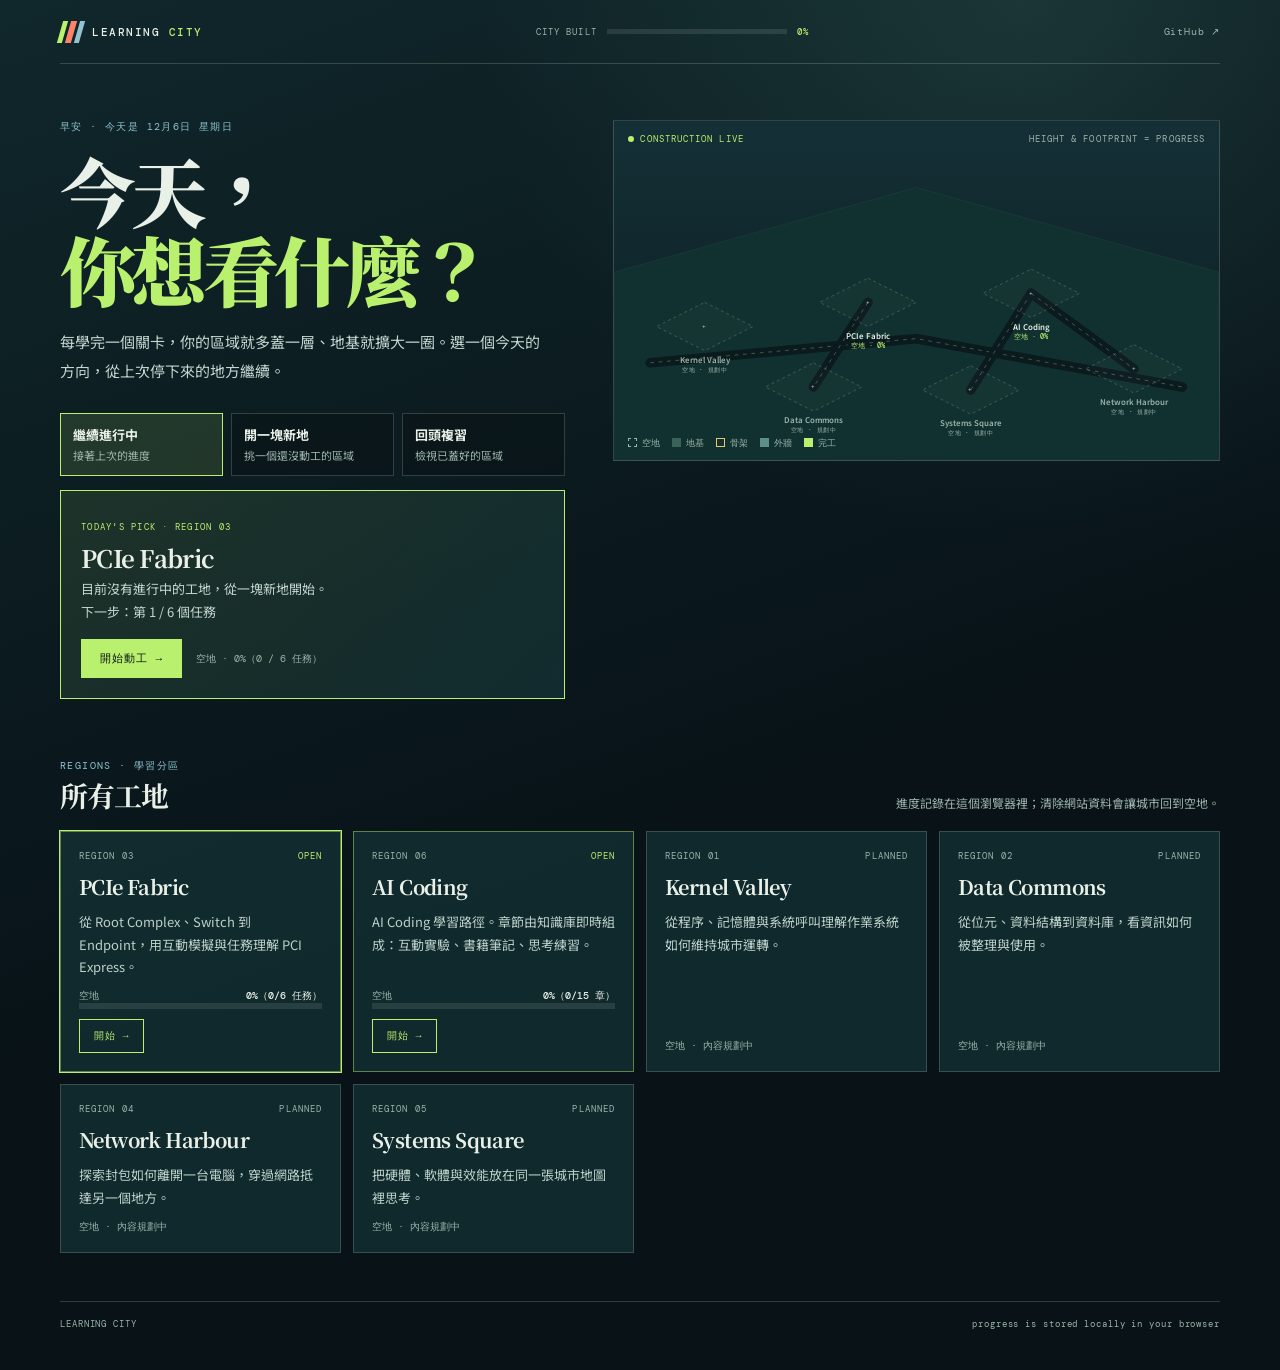
==== commit 15d5417c: "Add AI Coding knowledge base and make the course data-driven Knowledge base (regions/ai-coding/knowl" ====
--- a/index.html
+++ b/index.html
@@ -56,6 +56,8 @@
       <footer class="foot"><span>LEARNING CITY</span><span class="mono">progress is stored locally in your browser</span></footer>
     </main>
   </div>
+  <script src="regions/ai-coding/knowledge_base/loader.js"></script>
+  <script src="regions/ai-coding/knowledge_base/web/catalog.js"></script>
   <script src="home.js"></script>
 </body>
 </html>
